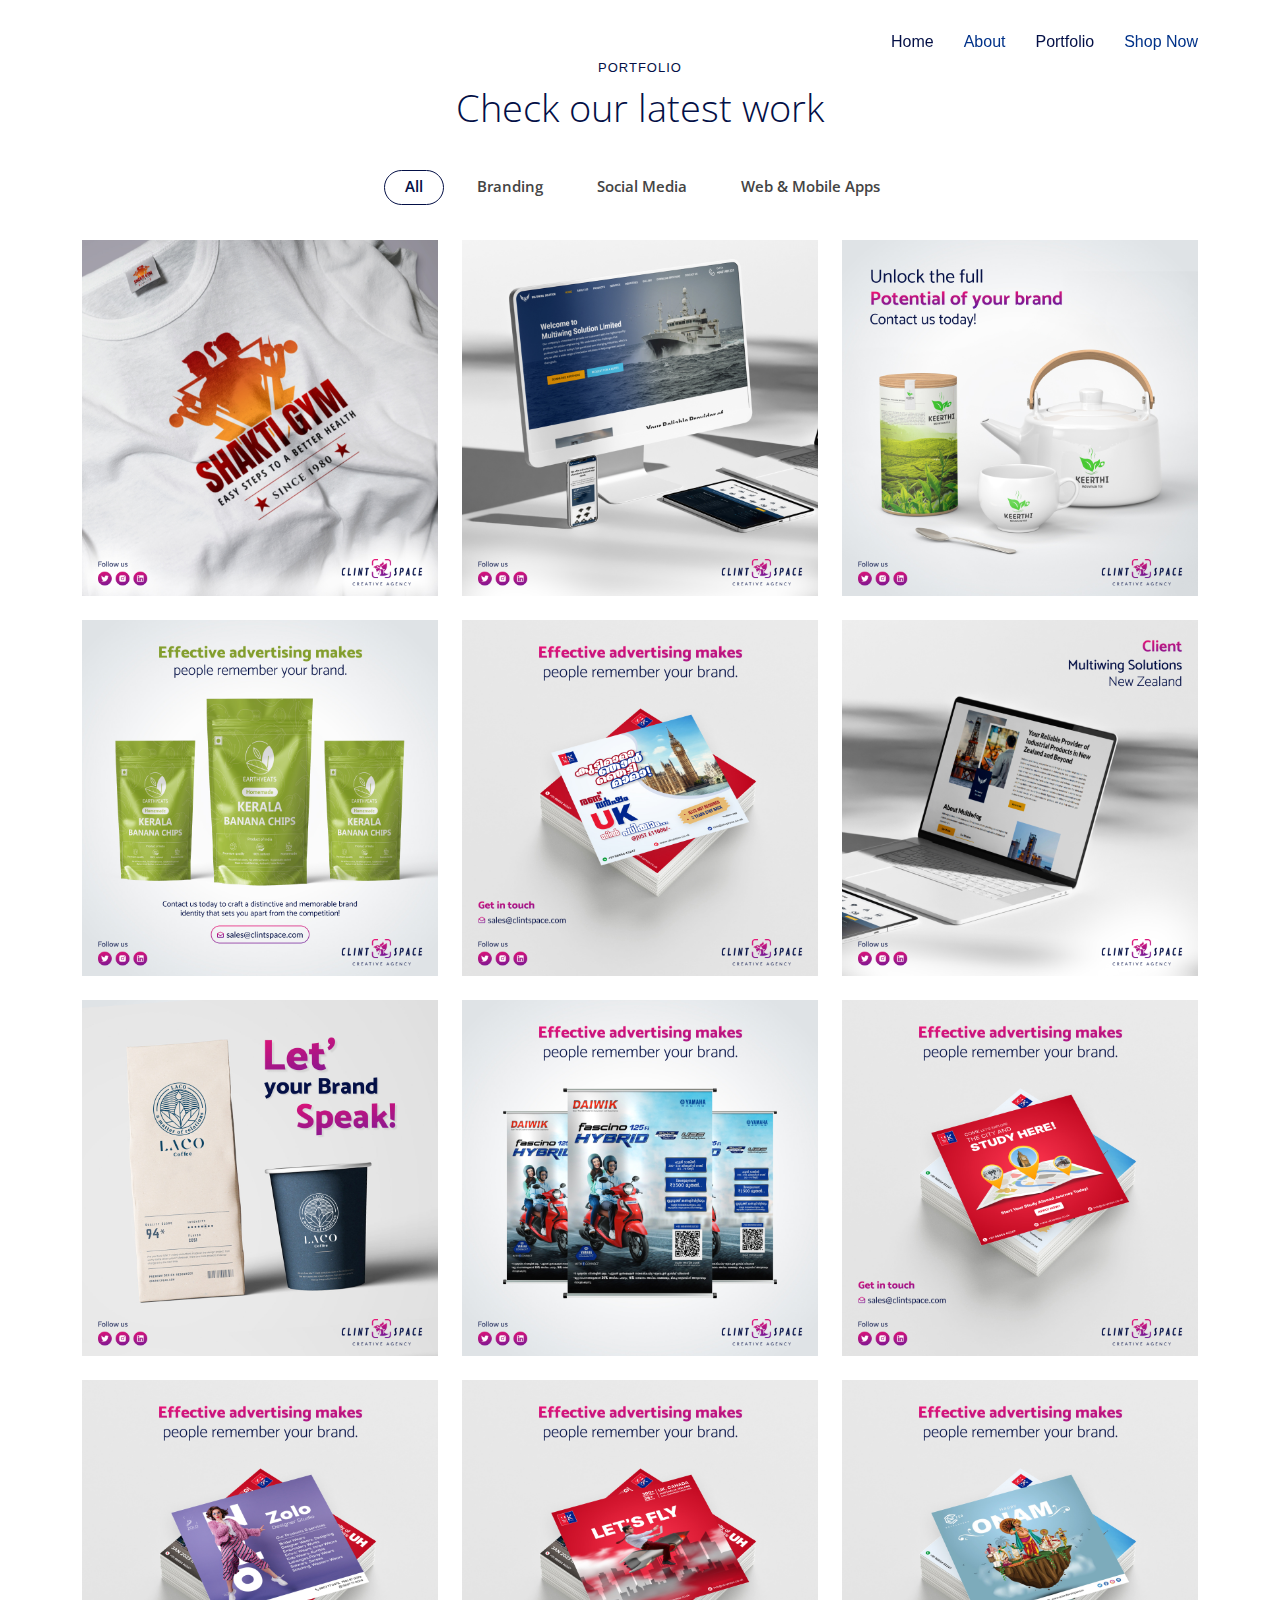
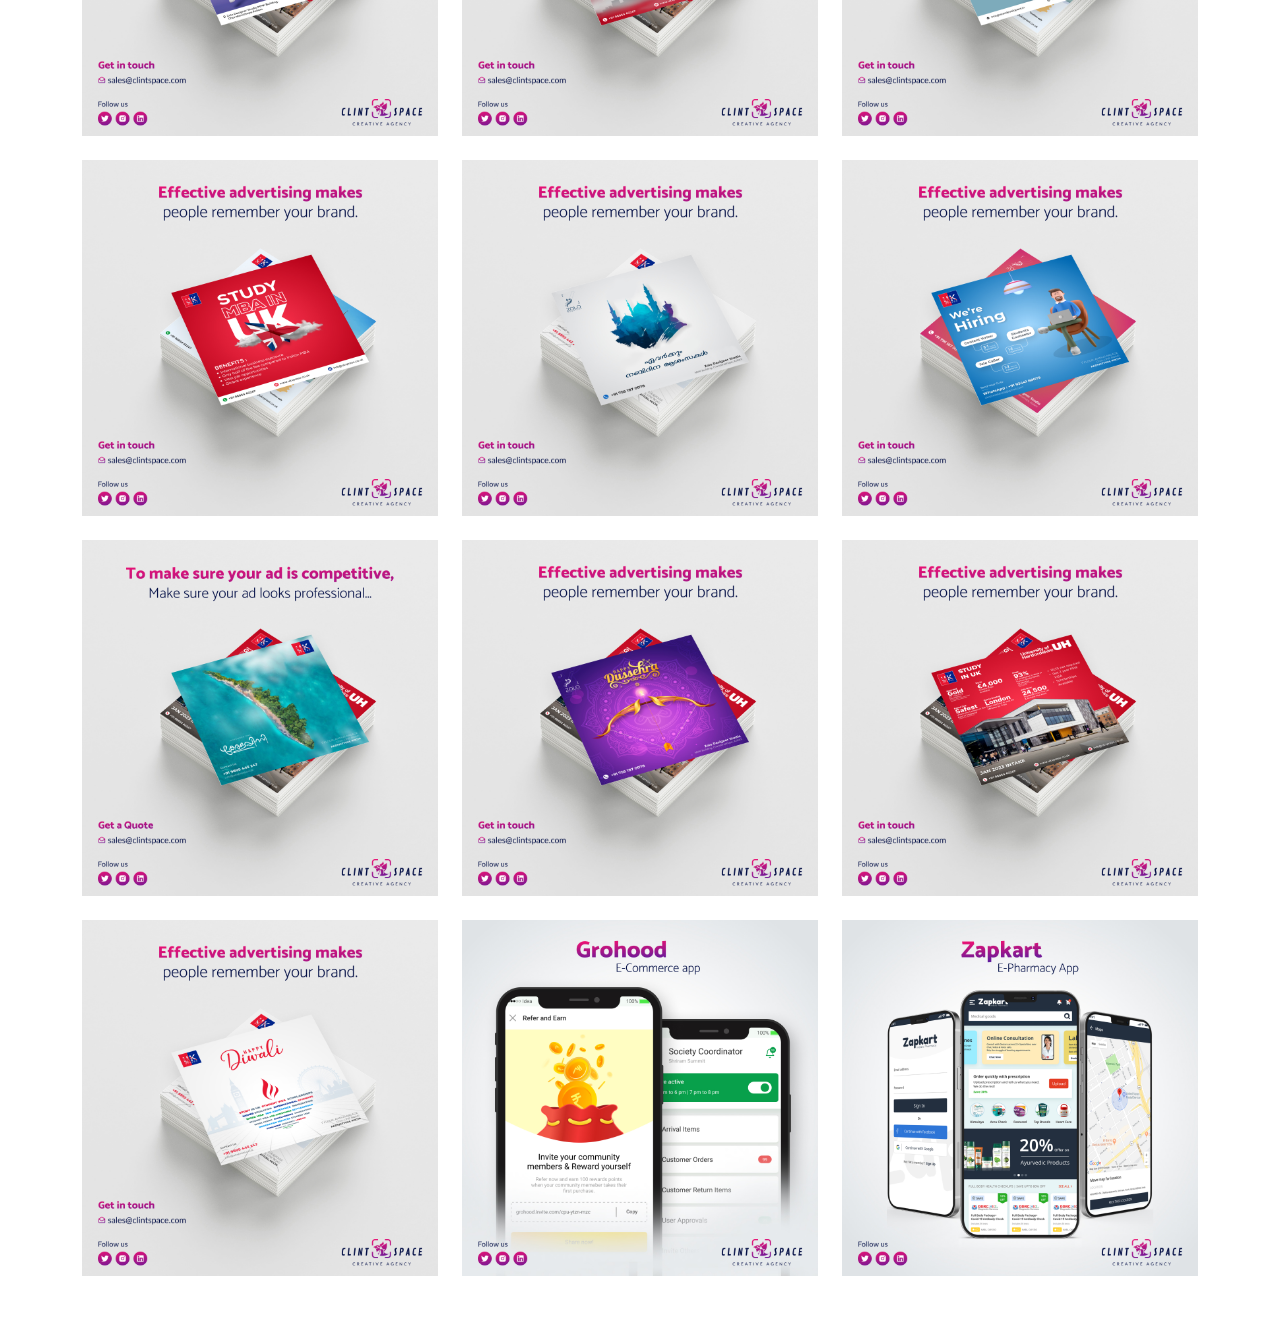
==== portfolio.html @ 0be64fd7 "push" ====
<!DOCTYPE html>
<html lang="en">

<head>
  <meta charset="utf-8">
  <meta content="width=device-width, initial-scale=1.0" name="viewport">

  <title>Clint Space</title>
  <meta content="" name="description">
  <meta content="" name="keywords">

  <!-- Favicons -->
  <link href="assets/img/favicon.png" rel="icon">
  <link href="assets/img/apple-touch-icon.png" rel="apple-touch-icon">

  <!-- Google Fonts -->
  <link href="https://fonts.googleapis.com/css?family=Open+Sans:300,300i,400,400i,600,600i,700,700i|Nunito:300,300i,400,400i,600,600i,700,700i|Poppins:300,300i,400,400i,500,500i,600,600i,700,700i" rel="stylesheet">

  <!-- Vendor CSS Files -->
  <link href="assets/vendor/aos/aos.css" rel="stylesheet">
  <link href="assets/vendor/bootstrap/css/bootstrap.min.css" rel="stylesheet">
  <link href="assets/vendor/bootstrap-icons/bootstrap-icons.css" rel="stylesheet">
  <link href="assets/vendor/glightbox/css/glightbox.min.css" rel="stylesheet">
  <link href="assets/vendor/remixicon/remixicon.css" rel="stylesheet">
  <link href="assets/vendor/swiper/swiper-bundle.min.css" rel="stylesheet">

  <!-- Template Main CSS File -->
  <link href="assets/css/style.css" rel="stylesheet">

  <!-- =======================================================
  * Template Name: FlexStart
  * Updated: Jul 27 2023 with Bootstrap v5.3.1
  * Template URL: https://bootstrapmade.com/flexstart-bootstrap-startup-template/
  * Author: BootstrapMade.com
  * License: https://bootstrapmade.com/license/
  ======================================================== -->
</head>

<body>

  <!-- ======= Header ======= -->
  <header id="header" class="header fixed-top">
    <div class="container-fluid container-xl d-flex align-items-center justify-content-between">

      <a href="index.html" class="logo d-flex align-items-center">
        <img src="assets/img/logo.png" alt="">
      </a>

      <nav id="navbar" class="navbar">
        <ul>
          <li><a class="nav-link scrollto active" href="index.html#hero">Home</a></li>
          <li><a class="nav-link scrollto" href="index.html#about">About</a></li>
          <li><a class="nav-link scrollto" href="index.html#portfolio">Portfolio</a></li>
          <li><a href="https://shop.clintspace.com/store">Shop Now</a></li>
        </ul>
        <i class="bi bi-list mobile-nav-toggle"></i>
      </nav><!-- .navbar -->
  </header><!-- End Header -->

    <!-- ======= Portfolio Section ======= -->
    <section id="portfolio" class="portfolio">

      <div class="container" data-aos="fade-up">

        <header class="section-header">
          <h2>Portfolio</h2>
          <p>Check our latest work</p>
        </header>

        <div class="row" data-aos="fade-up" data-aos-delay="100">
          <div class="col-lg-12 d-flex justify-content-center">
            <ul id="portfolio-flters">
              <li data-filter="*" class="filter-active">All</li>
              <li data-filter=".filter-Branding">Branding</li>
              <li data-filter=".filter-card">Social Media</li>
              <li data-filter=".filter-web">Web & Mobile Apps</li>
            </ul>
          </div>
        </div>

        <div class="row gy-4 portfolio-container" data-aos="fade-up" data-aos-delay="200">

          <div class="col-lg-4 col-md-6 portfolio-item filter-Branding">
            <div class="portfolio-wrap">
              <img src="assets/img/portfolio/Branding (2).jpg" class="img-fluid" alt="">
              <div class="portfolio-info">
                <h4>SHAKTI GYM</h4>
                <p>Logo Design</p>
                <div class="portfolio-links">
                  <a href="assets/img/portfolio/Branding (2).jpg" data-gallery="portfolioGallery" class="portfokio-lightbox" title="SHAKTI GYM"><i class="bi bi-plus"></i></a>
                </div>
              </div>
            </div>
          </div>

          <div class="col-lg-4 col-md-6 portfolio-item filter-web">
            <div class="portfolio-wrap">
              <img src="assets/img/portfolio/Web & Mobile Apps (5).jpg" class="img-fluid" alt="">
              <div class="portfolio-info">
                <h4>Multiwing Solutions</h4>
                <p>Website Development</p>
                <div class="portfolio-links">
                  <a href="assets/img/portfolio/Web & Mobile Apps (5).jpg" data-gallery="portfolioGallery" class="portfokio-lightbox" title="Multiwing Solutions"><i class="bi bi-plus"></i></a>
                </div>
              </div>
            </div>
          </div>

          <div class="col-lg-4 col-md-6 portfolio-item filter-Branding">
            <div class="portfolio-wrap">
              <img src="assets/img/portfolio/Branding (1).jpg" class="img-fluid" alt="">
              <div class="portfolio-info">
                <h4>KEERTHI TEA</h4>
                <p>Logo Design</p>
                <div class="portfolio-links">
                  <a href="assets/img/portfolio/Branding (1).jpg" data-gallery="portfolioGallery" class="portfokio-lightbox" title="KEERTHI TEA"><i class="bi bi-plus"></i></a>
                </div>
              </div>
            </div>
          </div>

          <div class="col-lg-4 col-md-6 portfolio-item filter-Branding">
            <div class="portfolio-wrap">
              <img src="assets/img/portfolio/Branding (5).jpg" class="img-fluid" alt="">
              <div class="portfolio-info">
                <h4>EARTHEATS</h4>
                <p>Packaging Design</p>
                <div class="portfolio-links">
                  <a href="assets/img/portfolio/Branding (5).jpg" data-gallery="portfolioGallery" class="portfokio-lightbox" title="KEERTHI TEA"><i class="bi bi-plus"></i></a>
                </div>
              </div>
            </div>
          </div>

          <div class="col-lg-4 col-md-6 portfolio-item filter-card">
            <div class="portfolio-wrap">
              <img src="assets/img/portfolio/Social Media (12).jpg" class="img-fluid" alt="">
              <div class="portfolio-info">
                <h4>UK XPRESS</h4>
                <p>Social Media Creative</p>
                <div class="portfolio-links">
                  <a href="assets/img/portfolio/Social Media (12).jpg" data-gallery="portfolioGallery" class="portfokio-lightbox" title="UK XPRESS"><i class="bi bi-plus"></i></a>
                </div>
              </div>
            </div>
          </div>

          <div class="col-lg-4 col-md-6 portfolio-item filter-web">
            <div class="portfolio-wrap">
              <img src="assets/img/portfolio/Web & Mobile Apps (1).jpg" class="img-fluid" alt="">
              <div class="portfolio-info">
                <h4>Multiwing Solutions</h4>
                <p>Website Development</p>
                <div class="portfolio-links">
                  <a href="assets/img/portfolio/Web & Mobile Apps (1).jpg" data-gallery="portfolioGallery" class="portfokio-lightbox" title="Multiwing Solutions"><i class="bi bi-plus"></i></a>
                </div>
              </div>
            </div>
          </div>

          <div class="col-lg-4 col-md-6 portfolio-item filter-Branding">
            <div class="portfolio-wrap">
              <img src="assets/img/portfolio/Branding (3).jpg" class="img-fluid" alt="">
              <div class="portfolio-info">
                <h4>LACO COFFEE</h4>
                <p>Logo Design</p>
                <div class="portfolio-links">
                  <a href="assets/img/portfolio/Branding (3).jpg" data-gallery="portfolioGallery" class="portfokio-lightbox" title="LACO COFFEE"><i class="bi bi-plus"></i></a>
                </div>
              </div>
            </div>
          </div>

          <div class="col-lg-4 col-md-6 portfolio-item filter-Branding">
            <div class="portfolio-wrap">
              <img src="assets/img/portfolio/Branding (4).jpg" class="img-fluid" alt="">
              <div class="portfolio-info">
                <h4>DAIWIK</h4>
                <p>Flyer Design</p>
                <div class="portfolio-links">
                  <a href="assets/img/portfolio/Branding (4).jpg" data-gallery="portfolioGallery" class="portfokio-lightbox" title="LACO COFFEE"><i class="bi bi-plus"></i></a>
                </div>
              </div>
            </div>
          </div>

          <div class="col-lg-4 col-md-6 portfolio-item filter-card">
            <div class="portfolio-wrap">
              <img src="assets/img/portfolio/Social Media (11).jpg" class="img-fluid" alt="">
              <div class="portfolio-info">
                <h4>UK XPRESS</h4>
                <p>Social Media Creative</p>
                <div class="portfolio-links">
                  <a href="assets/img/portfolio/Social Media (11).jpg" data-gallery="portfolioGallery" class="portfokio-lightbox" title="UK XPRESS"><i class="bi bi-plus"></i></a>
                </div>
              </div>
            </div>
          </div>

          <div class="col-lg-4 col-md-6 portfolio-item filter-card">
            <div class="portfolio-wrap">
              <img src="assets/img/portfolio/Social Media (10).jpg" class="img-fluid" alt="">
              <div class="portfolio-info">
                <h4>Zolo Designer Studio</h4>
                <p>Social Media Creative</p>
                <div class="portfolio-links">
                  <a href="assets/img/portfolio/Social Media (10).jpg" data-gallery="portfolioGallery" class="portfokio-lightbox" title="Zolo Designer Studio"><i class="bi bi-plus"></i></a>
                </div>
              </div>
            </div>
          </div>

          <div class="col-lg-4 col-md-6 portfolio-item filter-card">
            <div class="portfolio-wrap">
              <img src="assets/img/portfolio/Social Media (1).jpg" class="img-fluid" alt="">
              <div class="portfolio-info">
                <h4>UK XPRESS</h4>
                <p>Social Media Creative</p>
                <div class="portfolio-links">
                  <a href="assets/img/portfolio/Social Media (1).jpg" data-gallery="portfolioGallery" class="portfokio-lightbox" title="Zolo Designer Studio"><i class="bi bi-plus"></i></a>
                </div>
              </div>
            </div>
          </div>

          <div class="col-lg-4 col-md-6 portfolio-item filter-card">
            <div class="portfolio-wrap">
              <img src="assets/img/portfolio/Social Media (14).jpg" class="img-fluid" alt="">
              <div class="portfolio-info">
                <h4>Ezer Developers</h4>
                <p>Social Media Creative</p>
                <div class="portfolio-links">
                  <a href="assets/img/portfolio/Social Media (14).jpg" data-gallery="portfolioGallery" class="portfokio-lightbox" title="Ezer Developers"><i class="bi bi-plus"></i></a>
                </div>
              </div>
            </div>
          </div>

          <div class="col-lg-4 col-md-6 portfolio-item filter-card">
            <div class="portfolio-wrap">
              <img src="assets/img/portfolio/Social Media (6).jpg" class="img-fluid" alt="">
              <div class="portfolio-info">
                <h4>UK XPRESS</h4>
                <p>Social Media Creative</p>
                <div class="portfolio-links">
                  <a href="assets/img/portfolio/Social Media (6).jpg" data-gallery="portfolioGallery" class="portfokio-lightbox" title="Zolo Designer Studio"><i class="bi bi-plus"></i></a>
                </div>
              </div>
            </div>
          </div>

          <div class="col-lg-4 col-md-6 portfolio-item filter-card">
            <div class="portfolio-wrap">
              <img src="assets/img/portfolio/Social Media (9).jpg" class="img-fluid" alt="">
              <div class="portfolio-info">
                <h4>Zolo Designer Studio</h4>
                <p>Social Media Creative</p>
                <div class="portfolio-links">
                  <a href="assets/img/portfolio/Social Media (9).jpg" data-gallery="portfolioGallery" class="portfokio-lightbox" title="Zolo Designer Studio"><i class="bi bi-plus"></i></a>
                </div>
              </div>
            </div>
          </div>

          <div class="col-lg-4 col-md-6 portfolio-item filter-card">
            <div class="portfolio-wrap">
              <img src="assets/img/portfolio/Social Media (3).jpg" class="img-fluid" alt="">
              <div class="portfolio-info">
                <h4>UK XPRESS</h4>
                <p>Social Media Creative</p>
                <div class="portfolio-links">
                  <a href="assets/img/portfolio/Social Media (3).jpg" data-gallery="portfolioGallery" class="portfokio-lightbox" title="Zolo Designer Studio"><i class="bi bi-plus"></i></a>
                </div>
              </div>
            </div>
          </div>

          <div class="col-lg-4 col-md-6 portfolio-item filter-card">
            <div class="portfolio-wrap">
              <img src="assets/img/portfolio/Social Media (15).jpg" class="img-fluid" alt="">
              <div class="portfolio-info">
                <h4>UK XPRESS</h4>
                <p>Social Media Creative</p>
                <div class="portfolio-links">
                  <a href="assets/img/portfolio/Social Media (15).jpg" data-gallery="portfolioGallery" class="portfokio-lightbox" title="Zolo Designer Studio"><i class="bi bi-plus"></i></a>
                </div>
              </div>
            </div>
          </div>

          <div class="col-lg-4 col-md-6 portfolio-item filter-card">
            <div class="portfolio-wrap">
              <img src="assets/img/portfolio/Social Media (5).jpg" class="img-fluid" alt="">
              <div class="portfolio-info">
                <h4>Zolo Designer Studio</h4>
                <p>Social Media Creative</p>
                <div class="portfolio-links">
                  <a href="assets/img/portfolio/Social Media (5).jpg" data-gallery="portfolioGallery" class="portfokio-lightbox" title="Zolo Designer Studio"><i class="bi bi-plus"></i></a>
                </div>
              </div>
            </div>
          </div>

          <div class="col-lg-4 col-md-6 portfolio-item filter-card">
            <div class="portfolio-wrap">
              <img src="assets/img/portfolio/Social Media (8).jpg" class="img-fluid" alt="">
              <div class="portfolio-info">
                <h4>UK XPRESS</h4>
                <p>Social Media Creative</p>
                <div class="portfolio-links">
                  <a href="assets/img/portfolio/Social Media (8).jpg" data-gallery="portfolioGallery" class="portfokio-lightbox" title="Zolo Designer Studio"><i class="bi bi-plus"></i></a>
                </div>
              </div>
            </div>
          </div>

          <div class="col-lg-4 col-md-6 portfolio-item filter-card">
            <div class="portfolio-wrap">
              <img src="assets/img/portfolio/Social Media (7).jpg" class="img-fluid" alt="">
              <div class="portfolio-info">
                <h4>Zolo Designer Studio</h4>
                <p>Social Media Creative</p>
                <div class="portfolio-links">
                  <a href="assets/img/portfolio/Social Media (7).jpg" data-gallery="portfolioGallery" class="portfokio-lightbox" title="Zolo Designer Studio"><i class="bi bi-plus"></i></a>
                </div>
              </div>
            </div>
          </div>

          <div class="col-lg-4 col-md-6 portfolio-item filter-web">
            <div class="portfolio-wrap">
              <img src="assets/img/portfolio/Web & Mobile Apps (3).jpg" class="img-fluid" alt="">
              <div class="portfolio-info">
                <h4>Grohood</h4>
                <p>UI/UX Design</p>
                <div class="portfolio-links">
                  <a href="assets/img/portfolio/Web & Mobile Apps (3).jpg" data-gallery="portfolioGallery" class="portfokio-lightbox" title="Web & Mobile Apps"><i class="bi bi-plus"></i></a>
                </div>
              </div>
            </div>
          </div>

          <div class="col-lg-4 col-md-6 portfolio-item filter-web">
            <div class="portfolio-wrap">
              <img src="assets/img/portfolio/Web & Mobile Apps (2).jpg" class="img-fluid" alt="">
              <div class="portfolio-info">
                <h4>Zapkart</h4>
                <p>UI/UX Design<p>
                <div class="portfolio-links">
                  <a href="assets/img/portfolio/Web & Mobile Apps (2).jpg" data-gallery="portfolioGallery" class="portfokio-lightbox" title="Web & Mobile Apps"><i class="bi bi-plus"></i></a>
                </div>
              </div>
            </div>
          </div>

        </div>

      </div>

    </section><!-- End Portfolio Section -->

          </div>

        </div>
      </div>
    </div>

      </div>
    </div>
  </footer><!-- End Footer -->

  <a href="#" class="back-to-top d-flex align-items-center justify-content-center"><i class="bi bi-arrow-up-short"></i></a>

  <!-- Vendor JS Files -->
  <script src="assets/vendor/purecounter/purecounter_vanilla.js"></script>
  <script src="assets/vendor/aos/aos.js"></script>
  <script src="assets/vendor/bootstrap/js/bootstrap.bundle.min.js"></script>
  <script src="assets/vendor/glightbox/js/glightbox.min.js"></script>
  <script src="assets/vendor/isotope-layout/isotope.pkgd.min.js"></script>
  <script src="assets/vendor/swiper/swiper-bundle.min.js"></script>
  <script src="assets/vendor/php-email-form/validate.js"></script>

  <!-- Template Main JS File -->
  <script src="assets/js/main.js"></script>

</body>

</html>
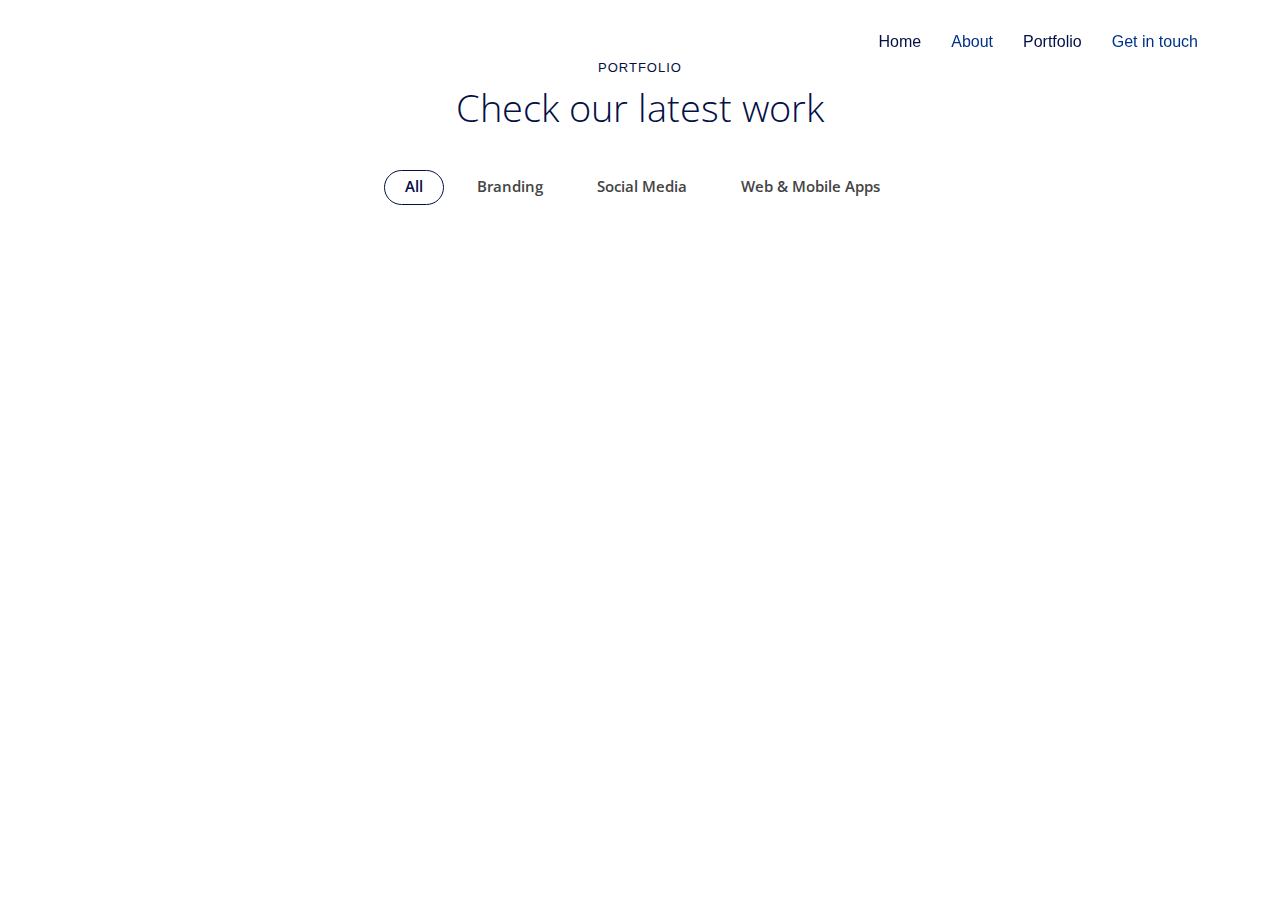
==== commit 04a35790: "image optimisation" ====
--- a/portfolio.html
+++ b/portfolio.html
@@ -5,7 +5,7 @@
   <meta charset="utf-8">
   <meta content="width=device-width, initial-scale=1.0" name="viewport">
 
-  <title>Clint Space</title>
+  <title>Inspirezest Technologies</title>
   <meta content="" name="description">
   <meta content="" name="keywords">
 
@@ -51,7 +51,7 @@
           <li><a class="nav-link scrollto active" href="index.html#hero">Home</a></li>
           <li><a class="nav-link scrollto" href="index.html#about">About</a></li>
           <li><a class="nav-link scrollto" href="index.html#portfolio">Portfolio</a></li>
-          <li><a href="https://shop.clintspace.com/store">Shop Now</a></li>
+          <li><a href='tel:+919567333266'>Get in touch</a></li>
         </ul>
         <i class="bi bi-list mobile-nav-toggle"></i>
       </nav><!-- .navbar -->
@@ -80,14 +80,196 @@
 
         <div class="row gy-4 portfolio-container" data-aos="fade-up" data-aos-delay="200">
 
-          <div class="col-lg-4 col-md-6 portfolio-item filter-Branding">
-            <div class="portfolio-wrap">
-              <img src="assets/img/portfolio/Branding (2).jpg" class="img-fluid" alt="">
-              <div class="portfolio-info">
-                <h4>SHAKTI GYM</h4>
+          <div class="col-lg-4 col-md-6 portfolio-item filter-card">
+            <div class="portfolio-wrap">
+              <img src="assets/img/portfolio/project.png" class="img-fluid" alt="">
+              <div class="portfolio-info">
+                <h4>AMCOS</h4>
                 <p>Logo Design</p>
                 <div class="portfolio-links">
-                  <a href="assets/img/portfolio/Branding (2).jpg" data-gallery="portfolioGallery" class="portfokio-lightbox" title="SHAKTI GYM"><i class="bi bi-plus"></i></a>
+                  <a href="assets/img/portfolio/project.png" data-gallery="portfolioGallery" class="portfokio-lightbox" title="AMCOS"><i class="bi bi-plus"></i></a>
+                </div>
+              </div>
+            </div>
+          </div>
+
+          <div class="col-lg-4 col-md-6 portfolio-item filter-Branding">
+            <div class="portfolio-wrap">
+              <img src="assets/img/portfolio/brand (3).png" class="img-fluid" alt="">
+              <div class="portfolio-info">
+                <h4>Vijaya Hospital</h4>
+                <p>Medical</p>
+                <div class="portfolio-links">
+                  <a href="assets/img/portfolio/brand (3).png" data-gallery="portfolioGallery" class="portfokio-lightbox" title="Vijaya Hospital"><i class="bi bi-plus"></i></a>
+                </div>
+              </div>
+            </div>
+          </div>
+
+          <div class="col-lg-4 col-md-6 portfolio-item filter-Branding">
+            <div class="portfolio-wrap">
+              <img src="assets/img/portfolio/brand.png" class="img-fluid" alt="">
+              <div class="portfolio-info">
+                <h4>AMKING</h4>
+                <p>Land Sketch</p>
+                <div class="portfolio-links">
+                  <a href="assets/img/portfolio/brand.png" data-gallery="portfolioGallery" class="portfokio-lightbox" title="AMKING"><i class="bi bi-plus"></i></a>
+                </div>
+              </div>
+            </div>
+          </div>
+
+          <div class="col-lg-4 col-md-6 portfolio-item filter-card">
+            <div class="portfolio-wrap">
+              <img src="assets/img/portfolio/brand (4).png" class="img-fluid" alt="">
+              <div class="portfolio-info">
+                <h4>LEADZ</h4>
+                <p>Study Abroad</p>
+                <div class="portfolio-links">
+                  <a href="assets/img/portfolio/brand (4).png" data-gallery="portfolioGallery" class="portfokio-lightbox" title="LEADZ"><i class="bi bi-plus"></i></a>
+                </div>
+              </div>
+            </div>
+          </div>
+
+          <div class="col-lg-4 col-md-6 portfolio-item filter-card">
+            <div class="portfolio-wrap">
+              <img src="assets/img/portfolio/brand (6).png" class="img-fluid" alt="">
+              <div class="portfolio-info">
+                <h4>VIMALA HRIDAYA CONVENT SCHOOL</h4>
+                <p>Education</p>
+                <div class="portfolio-links">
+                  <a href="assets/img/portfolio/brand (6).png" data-gallery="portfolioGallery" class="portfokio-lightbox" title="VIMALA HRIDAYA CONVENT SCHOOL"><i class="bi bi-plus"></i></a>
+                </div>
+              </div>
+            </div>
+          </div>
+
+          <div class="col-lg-4 col-md-6 portfolio-item filter-Branding">
+            <div class="portfolio-wrap">
+              <img src="assets/img/portfolio/brand (7).png" class="img-fluid" alt="">
+              <div class="portfolio-info">
+                <h4>KARUNYA EYE Hospital</h4>
+                <p>Health</p>
+                <div class="portfolio-links">
+                  <a href="assets/img/portfolio/brand (7).png" data-gallery="portfolioGallery" class="portfokio-lightbox" title="KARUNYA EYE Hospital"><i class="bi bi-plus"></i></a>
+                </div>
+              </div>
+            </div>
+          </div>
+
+          <div class="col-lg-4 col-md-6 portfolio-item filter-Branding">
+            <div class="portfolio-wrap">
+              <img src="assets/img/portfolio/brand (8).png" class="img-fluid" alt="">
+              <div class="portfolio-info">
+                <h4>FUR HEAVEN</h4>
+                <p>Pet Care</p>
+                <div class="portfolio-links">
+                  <a href="assets/img/portfolio/brand (8).png" data-gallery="portfolioGallery" class="portfokio-lightbox" title="FUR HEAVEN"><i class="bi bi-plus"></i></a>
+                </div>
+              </div>
+            </div>
+          </div>
+
+          <div class="col-lg-4 col-md-6 portfolio-item filter-Branding">
+            <div class="portfolio-wrap">
+              <img src="assets/img/portfolio/brand (9).png" class="img-fluid" alt="">
+              <div class="portfolio-info">
+                <h4>FRANKZTREAT</h4>
+                <p>Food</p>
+                <div class="portfolio-links">
+                  <a href="assets/img/portfolio/brand (9).png" data-gallery="portfolioGallery" class="portfokio-lightbox" title="FRANKZTREAT"><i class="bi bi-plus"></i></a>
+                </div>
+              </div>
+            </div>
+          </div>
+
+          <div class="col-lg-4 col-md-6 portfolio-item filter-Branding">
+            <div class="portfolio-wrap">
+              <img src="assets/img/portfolio/brand (11).png" class="img-fluid" alt="">
+              <div class="portfolio-info">
+                <h4>Nila Palace</h4>
+                <p>Luxury Hotel</p>
+                <div class="portfolio-links">
+                  <a href="assets/img/portfolio/brand (11).png" data-gallery="portfolioGallery" class="portfokio-lightbox" title="ila Palace"><i class="bi bi-plus"></i></a>
+                </div>
+              </div>
+            </div>
+          </div>
+
+          <div class="col-lg-4 col-md-6 portfolio-item filter-Branding">
+            <div class="portfolio-wrap">
+              <img src="assets/img/portfolio/brand (12).png" class="img-fluid" alt="">
+              <div class="portfolio-info">
+                <h4>ROSEBOWL</h4>
+                <p>Hotel & Restaurant</p>
+                <div class="portfolio-links">
+                  <a href="assets/img/portfolio/brand (12).png" data-gallery="portfolioGallery" class="portfokio-lightbox" title="ROSEBOWL"><i class="bi bi-plus"></i></a>
+                </div>
+              </div>
+            </div>
+          </div>
+
+          <div class="col-lg-4 col-md-6 portfolio-item filter-card">
+            <div class="portfolio-wrap">
+              <img src="assets/img/portfolio/brand (15).png" class="img-fluid" alt="">
+              <div class="portfolio-info">
+                <h4>OrthoPeadic Surgeons</h4>
+                <p>Medical & Health</p>
+                <div class="portfolio-links">
+                  <a href="assets/img/portfolio/brand (15).png" data-gallery="portfolioGallery" class="portfokio-lightbox" title="OrthoPeadic Surgeons"><i class="bi bi-plus"></i></a>
+                </div>
+              </div>
+            </div>
+          </div>
+
+          <div class="col-lg-4 col-md-6 portfolio-item filter-card">
+            <div class="portfolio-wrap">
+              <img src="assets/img/portfolio/brand (16).png" class="img-fluid" alt="">
+              <div class="portfolio-info">
+                <h4>KP TRADERS</h4>
+                <p>Home Appliances</p>
+                <div class="portfolio-links">
+                  <a href="assets/img/portfolio/brand (16).png" data-gallery="portfolioGallery" class="portfokio-lightbox" title="KP TRADERS"><i class="bi bi-plus"></i></a>
+                </div>
+              </div>
+            </div>
+          </div>
+
+          <div class="col-lg-4 col-md-6 portfolio-item filter-card">
+            <div class="portfolio-wrap">
+              <img src="assets/img/portfolio/brand (18).png" class="img-fluid" alt="">
+              <div class="portfolio-info">
+                <h4>HAREES</h4>
+                <p>Jewellery</p>
+                <div class="portfolio-links">
+                  <a href="assets/img/portfolio/brand (18).png" data-gallery="portfolioGallery" class="portfokio-lightbox" title="HAREES"><i class="bi bi-plus"></i></a>
+                </div>
+              </div>
+            </div>
+          </div>
+
+          <div class="col-lg-4 col-md-6 portfolio-item filter-card">
+            <div class="portfolio-wrap">
+              <img src="assets/img/portfolio/brand (19).png" class="img-fluid" alt="">
+              <div class="portfolio-info">
+                <h4>WASHINGTON DC</h4>
+                <p>Car Dealing Studio</p>
+                <div class="portfolio-links">
+                  <a href="assets/img/portfolio/brand (19).png" data-gallery="portfolioGallery" class="portfokio-lightbox" title="WASHINGTON DC"><i class="bi bi-plus"></i></a>
+                </div>
+              </div>
+            </div>
+          </div>
+
+          <div class="col-lg-4 col-md-6 portfolio-item filter-card">
+            <div class="portfolio-wrap">
+              <img src="assets/img/portfolio/brand (20).png" class="img-fluid" alt="">
+              <div class="portfolio-info">
+                <h4>ATRIUM</h4>
+                <p>Design Studio</p>
+                <div class="portfolio-links">
+                  <a href="assets/img/portfolio/brand (20).png" data-gallery="portfolioGallery" class="portfokio-lightbox" title="ATRIUM"><i class="bi bi-plus"></i></a>
                 </div>
               </div>
             </div>
@@ -95,259 +277,64 @@
 
           <div class="col-lg-4 col-md-6 portfolio-item filter-web">
             <div class="portfolio-wrap">
-              <img src="assets/img/portfolio/Web & Mobile Apps (5).jpg" class="img-fluid" alt="">
-              <div class="portfolio-info">
-                <h4>Multiwing Solutions</h4>
-                <p>Website Development</p>
-                <div class="portfolio-links">
-                  <a href="assets/img/portfolio/Web & Mobile Apps (5).jpg" data-gallery="portfolioGallery" class="portfokio-lightbox" title="Multiwing Solutions"><i class="bi bi-plus"></i></a>
-                </div>
-              </div>
-            </div>
-          </div>
-
-          <div class="col-lg-4 col-md-6 portfolio-item filter-Branding">
-            <div class="portfolio-wrap">
-              <img src="assets/img/portfolio/Branding (1).jpg" class="img-fluid" alt="">
-              <div class="portfolio-info">
-                <h4>KEERTHI TEA</h4>
-                <p>Logo Design</p>
-                <div class="portfolio-links">
-                  <a href="assets/img/portfolio/Branding (1).jpg" data-gallery="portfolioGallery" class="portfokio-lightbox" title="KEERTHI TEA"><i class="bi bi-plus"></i></a>
-                </div>
-              </div>
-            </div>
-          </div>
-
-          <div class="col-lg-4 col-md-6 portfolio-item filter-Branding">
-            <div class="portfolio-wrap">
-              <img src="assets/img/portfolio/Branding (5).jpg" class="img-fluid" alt="">
-              <div class="portfolio-info">
-                <h4>EARTHEATS</h4>
-                <p>Packaging Design</p>
-                <div class="portfolio-links">
-                  <a href="assets/img/portfolio/Branding (5).jpg" data-gallery="portfolioGallery" class="portfokio-lightbox" title="KEERTHI TEA"><i class="bi bi-plus"></i></a>
-                </div>
-              </div>
-            </div>
-          </div>
-
-          <div class="col-lg-4 col-md-6 portfolio-item filter-card">
-            <div class="portfolio-wrap">
-              <img src="assets/img/portfolio/Social Media (12).jpg" class="img-fluid" alt="">
-              <div class="portfolio-info">
-                <h4>UK XPRESS</h4>
-                <p>Social Media Creative</p>
-                <div class="portfolio-links">
-                  <a href="assets/img/portfolio/Social Media (12).jpg" data-gallery="portfolioGallery" class="portfokio-lightbox" title="UK XPRESS"><i class="bi bi-plus"></i></a>
-                </div>
-              </div>
-            </div>
-          </div>
-
-          <div class="col-lg-4 col-md-6 portfolio-item filter-web">
-            <div class="portfolio-wrap">
-              <img src="assets/img/portfolio/Web & Mobile Apps (1).jpg" class="img-fluid" alt="">
-              <div class="portfolio-info">
-                <h4>Multiwing Solutions</h4>
-                <p>Website Development</p>
-                <div class="portfolio-links">
-                  <a href="assets/img/portfolio/Web & Mobile Apps (1).jpg" data-gallery="portfolioGallery" class="portfokio-lightbox" title="Multiwing Solutions"><i class="bi bi-plus"></i></a>
-                </div>
-              </div>
-            </div>
-          </div>
-
-          <div class="col-lg-4 col-md-6 portfolio-item filter-Branding">
-            <div class="portfolio-wrap">
-              <img src="assets/img/portfolio/Branding (3).jpg" class="img-fluid" alt="">
-              <div class="portfolio-info">
-                <h4>LACO COFFEE</h4>
-                <p>Logo Design</p>
-                <div class="portfolio-links">
-                  <a href="assets/img/portfolio/Branding (3).jpg" data-gallery="portfolioGallery" class="portfokio-lightbox" title="LACO COFFEE"><i class="bi bi-plus"></i></a>
-                </div>
-              </div>
-            </div>
-          </div>
-
-          <div class="col-lg-4 col-md-6 portfolio-item filter-Branding">
-            <div class="portfolio-wrap">
-              <img src="assets/img/portfolio/Branding (4).jpg" class="img-fluid" alt="">
-              <div class="portfolio-info">
-                <h4>DAIWIK</h4>
-                <p>Flyer Design</p>
-                <div class="portfolio-links">
-                  <a href="assets/img/portfolio/Branding (4).jpg" data-gallery="portfolioGallery" class="portfokio-lightbox" title="LACO COFFEE"><i class="bi bi-plus"></i></a>
-                </div>
-              </div>
-            </div>
-          </div>
-
-          <div class="col-lg-4 col-md-6 portfolio-item filter-card">
-            <div class="portfolio-wrap">
-              <img src="assets/img/portfolio/Social Media (11).jpg" class="img-fluid" alt="">
-              <div class="portfolio-info">
-                <h4>UK XPRESS</h4>
-                <p>Social Media Creative</p>
-                <div class="portfolio-links">
-                  <a href="assets/img/portfolio/Social Media (11).jpg" data-gallery="portfolioGallery" class="portfokio-lightbox" title="UK XPRESS"><i class="bi bi-plus"></i></a>
-                </div>
-              </div>
-            </div>
-          </div>
-
-          <div class="col-lg-4 col-md-6 portfolio-item filter-card">
-            <div class="portfolio-wrap">
-              <img src="assets/img/portfolio/Social Media (10).jpg" class="img-fluid" alt="">
-              <div class="portfolio-info">
-                <h4>Zolo Designer Studio</h4>
-                <p>Social Media Creative</p>
-                <div class="portfolio-links">
-                  <a href="assets/img/portfolio/Social Media (10).jpg" data-gallery="portfolioGallery" class="portfokio-lightbox" title="Zolo Designer Studio"><i class="bi bi-plus"></i></a>
-                </div>
-              </div>
-            </div>
-          </div>
-
-          <div class="col-lg-4 col-md-6 portfolio-item filter-card">
-            <div class="portfolio-wrap">
-              <img src="assets/img/portfolio/Social Media (1).jpg" class="img-fluid" alt="">
-              <div class="portfolio-info">
-                <h4>UK XPRESS</h4>
-                <p>Social Media Creative</p>
-                <div class="portfolio-links">
-                  <a href="assets/img/portfolio/Social Media (1).jpg" data-gallery="portfolioGallery" class="portfokio-lightbox" title="Zolo Designer Studio"><i class="bi bi-plus"></i></a>
-                </div>
-              </div>
-            </div>
-          </div>
-
-          <div class="col-lg-4 col-md-6 portfolio-item filter-card">
-            <div class="portfolio-wrap">
-              <img src="assets/img/portfolio/Social Media (14).jpg" class="img-fluid" alt="">
-              <div class="portfolio-info">
-                <h4>Ezer Developers</h4>
-                <p>Social Media Creative</p>
-                <div class="portfolio-links">
-                  <a href="assets/img/portfolio/Social Media (14).jpg" data-gallery="portfolioGallery" class="portfokio-lightbox" title="Ezer Developers"><i class="bi bi-plus"></i></a>
-                </div>
-              </div>
-            </div>
-          </div>
-
-          <div class="col-lg-4 col-md-6 portfolio-item filter-card">
-            <div class="portfolio-wrap">
-              <img src="assets/img/portfolio/Social Media (6).jpg" class="img-fluid" alt="">
-              <div class="portfolio-info">
-                <h4>UK XPRESS</h4>
-                <p>Social Media Creative</p>
-                <div class="portfolio-links">
-                  <a href="assets/img/portfolio/Social Media (6).jpg" data-gallery="portfolioGallery" class="portfokio-lightbox" title="Zolo Designer Studio"><i class="bi bi-plus"></i></a>
-                </div>
-              </div>
-            </div>
-          </div>
-
-          <div class="col-lg-4 col-md-6 portfolio-item filter-card">
-            <div class="portfolio-wrap">
-              <img src="assets/img/portfolio/Social Media (9).jpg" class="img-fluid" alt="">
-              <div class="portfolio-info">
-                <h4>Zolo Designer Studio</h4>
-                <p>Social Media Creative</p>
-                <div class="portfolio-links">
-                  <a href="assets/img/portfolio/Social Media (9).jpg" data-gallery="portfolioGallery" class="portfokio-lightbox" title="Zolo Designer Studio"><i class="bi bi-plus"></i></a>
-                </div>
-              </div>
-            </div>
-          </div>
-
-          <div class="col-lg-4 col-md-6 portfolio-item filter-card">
-            <div class="portfolio-wrap">
-              <img src="assets/img/portfolio/Social Media (3).jpg" class="img-fluid" alt="">
-              <div class="portfolio-info">
-                <h4>UK XPRESS</h4>
-                <p>Social Media Creative</p>
-                <div class="portfolio-links">
-                  <a href="assets/img/portfolio/Social Media (3).jpg" data-gallery="portfolioGallery" class="portfokio-lightbox" title="Zolo Designer Studio"><i class="bi bi-plus"></i></a>
-                </div>
-              </div>
-            </div>
-          </div>
-
-          <div class="col-lg-4 col-md-6 portfolio-item filter-card">
-            <div class="portfolio-wrap">
-              <img src="assets/img/portfolio/Social Media (15).jpg" class="img-fluid" alt="">
-              <div class="portfolio-info">
-                <h4>UK XPRESS</h4>
-                <p>Social Media Creative</p>
-                <div class="portfolio-links">
-                  <a href="assets/img/portfolio/Social Media (15).jpg" data-gallery="portfolioGallery" class="portfokio-lightbox" title="Zolo Designer Studio"><i class="bi bi-plus"></i></a>
-                </div>
-              </div>
-            </div>
-          </div>
-
-          <div class="col-lg-4 col-md-6 portfolio-item filter-card">
-            <div class="portfolio-wrap">
-              <img src="assets/img/portfolio/Social Media (5).jpg" class="img-fluid" alt="">
-              <div class="portfolio-info">
-                <h4>Zolo Designer Studio</h4>
-                <p>Social Media Creative</p>
-                <div class="portfolio-links">
-                  <a href="assets/img/portfolio/Social Media (5).jpg" data-gallery="portfolioGallery" class="portfokio-lightbox" title="Zolo Designer Studio"><i class="bi bi-plus"></i></a>
-                </div>
-              </div>
-            </div>
-          </div>
-
-          <div class="col-lg-4 col-md-6 portfolio-item filter-card">
-            <div class="portfolio-wrap">
-              <img src="assets/img/portfolio/Social Media (8).jpg" class="img-fluid" alt="">
-              <div class="portfolio-info">
-                <h4>UK XPRESS</h4>
-                <p>Social Media Creative</p>
-                <div class="portfolio-links">
-                  <a href="assets/img/portfolio/Social Media (8).jpg" data-gallery="portfolioGallery" class="portfokio-lightbox" title="Zolo Designer Studio"><i class="bi bi-plus"></i></a>
-                </div>
-              </div>
-            </div>
-          </div>
-
-          <div class="col-lg-4 col-md-6 portfolio-item filter-card">
-            <div class="portfolio-wrap">
-              <img src="assets/img/portfolio/Social Media (7).jpg" class="img-fluid" alt="">
-              <div class="portfolio-info">
-                <h4>Zolo Designer Studio</h4>
-                <p>Social Media Creative</p>
-                <div class="portfolio-links">
-                  <a href="assets/img/portfolio/Social Media (7).jpg" data-gallery="portfolioGallery" class="portfokio-lightbox" title="Zolo Designer Studio"><i class="bi bi-plus"></i></a>
-                </div>
-              </div>
-            </div>
-          </div>
-
-          <div class="col-lg-4 col-md-6 portfolio-item filter-web">
-            <div class="portfolio-wrap">
-              <img src="assets/img/portfolio/Web & Mobile Apps (3).jpg" class="img-fluid" alt="">
-              <div class="portfolio-info">
-                <h4>Grohood</h4>
-                <p>UI/UX Design</p>
-                <div class="portfolio-links">
-                  <a href="assets/img/portfolio/Web & Mobile Apps (3).jpg" data-gallery="portfolioGallery" class="portfokio-lightbox" title="Web & Mobile Apps"><i class="bi bi-plus"></i></a>
-                </div>
-              </div>
-            </div>
-          </div>
-
-          <div class="col-lg-4 col-md-6 portfolio-item filter-web">
-            <div class="portfolio-wrap">
-              <img src="assets/img/portfolio/Web & Mobile Apps (2).jpg" class="img-fluid" alt="">
-              <div class="portfolio-info">
-                <h4>Zapkart</h4>
-                <p>UI/UX Design<p>
-                <div class="portfolio-links">
-                  <a href="assets/img/portfolio/Web & Mobile Apps (2).jpg" data-gallery="portfolioGallery" class="portfokio-lightbox" title="Web & Mobile Apps"><i class="bi bi-plus"></i></a>
+              <img src="assets/img/portfolio/brand (21).png" class="img-fluid" alt="">
+              <div class="portfolio-info">
+                <h4>GLOBAL INSIGNIA FOR TECHNICAL SERVICES.CO</h4>
+                <p>Technical Service</p>
+                <div class="portfolio-links">
+                  <a href="assets/img/portfolio/brand (21).png" data-gallery="portfolioGallery" class="portfokio-lightbox" title="GLOBAL INSIGNIA FOR TECHNICAL SERVICES.CO"><i class="bi bi-plus"></i></a>
+                </div>
+              </div>
+            </div>
+          </div>
+
+          <div class="col-lg-4 col-md-6 portfolio-item filter-card">
+            <div class="portfolio-wrap">
+              <img src="assets/img/portfolio/brand (22).png" class="img-fluid" alt="">
+              <div class="portfolio-info">
+                <h4>Bishop Jerome School</h4>
+                <p>School</p>
+                <div class="portfolio-links">
+                  <a href="assets/img/portfolio/brand (22).png" data-gallery="portfolioGallery" class="portfokio-lightbox" title="Bishop Jerome School"><i class="bi bi-plus"></i></a>
+                </div>
+              </div>
+            </div>
+          </div>
+
+          <div class="col-lg-4 col-md-6 portfolio-item filter-card">
+            <div class="portfolio-wrap">
+              <img src="assets/img/portfolio/brand (24).png" class="img-fluid" alt="">
+              <div class="portfolio-info">
+                <h4>Mia Bella Bridal Studio</h4>
+                <p>Ladies & Kids Saloon</p>
+                <div class="portfolio-links">
+                  <a href="assets/img/portfolio/brand (24).png" data-gallery="portfolioGallery" class="portfokio-lightbox" title="Mia Bella Bridal Studio"><i class="bi bi-plus"></i></a>
+                </div>
+              </div>
+            </div>
+          </div>
+
+          <div class="col-lg-4 col-md-6 portfolio-item filter-card">
+            <div class="portfolio-wrap">
+              <img src="assets/img/portfolio/brand (25).png" class="img-fluid" alt="">
+              <div class="portfolio-info">
+                <h4>ASIAN MOTORS</h4>
+                <p>Motors</p>
+                <div class="portfolio-links">
+                  <a href="assets/img/portfolio/brand (25).png" data-gallery="portfolioGallery" class="portfokio-lightbox" title="ASIAN MOTORS"><i class="bi bi-plus"></i></a>
+                </div>
+              </div>
+            </div>
+          </div>
+
+          <div class="col-lg-4 col-md-6 portfolio-item filter-Branding">
+            <div class="portfolio-wrap">
+              <img src="assets/img/portfolio/project (2).png" class="img-fluid" alt="">
+              <div class="portfolio-info">
+                <h4>Celebrations</h4>
+                <p>Catering & Events</p>
+                <div class="portfolio-links">
+                  <a href="assets/img/portfolio/project (2).png" data-gallery="portfolioGallery" class="portfokio-lightbox" title="Celebrations"><i class="bi bi-plus"></i></a>
                 </div>
               </div>
             </div>
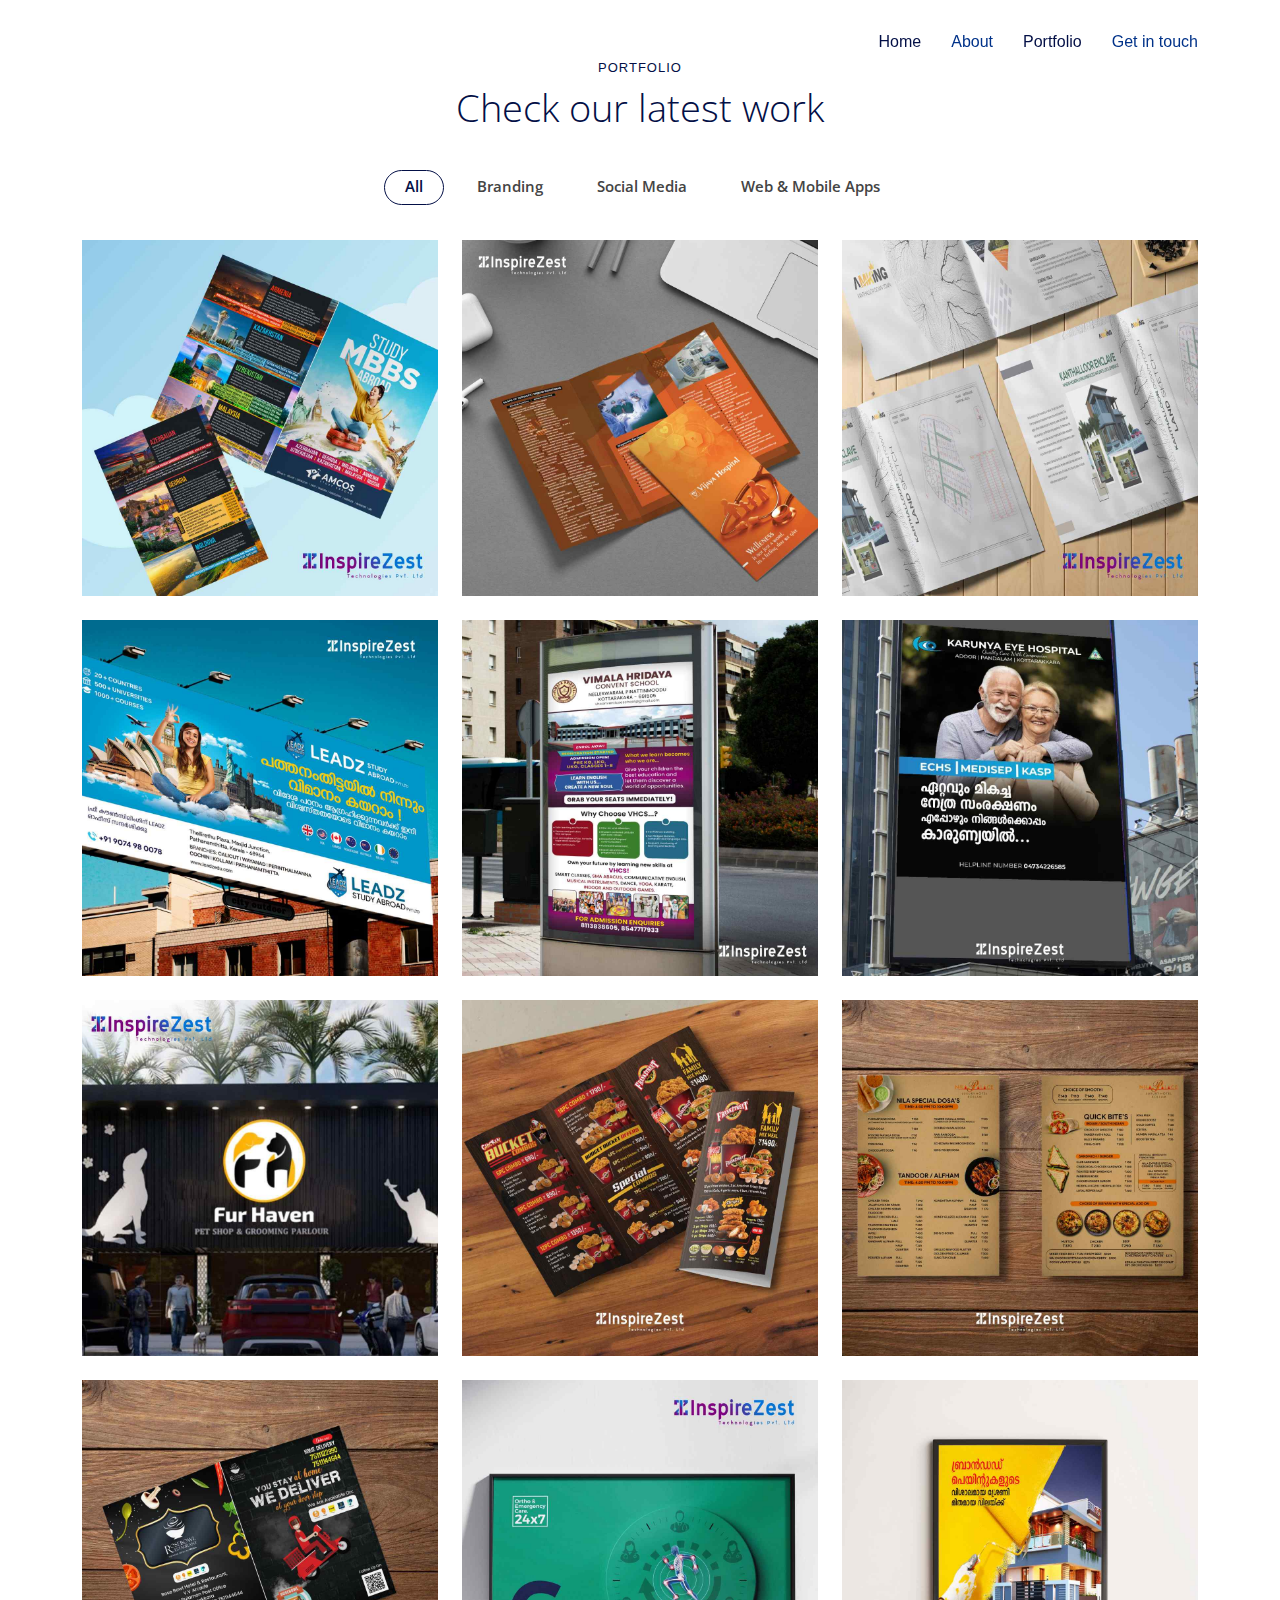
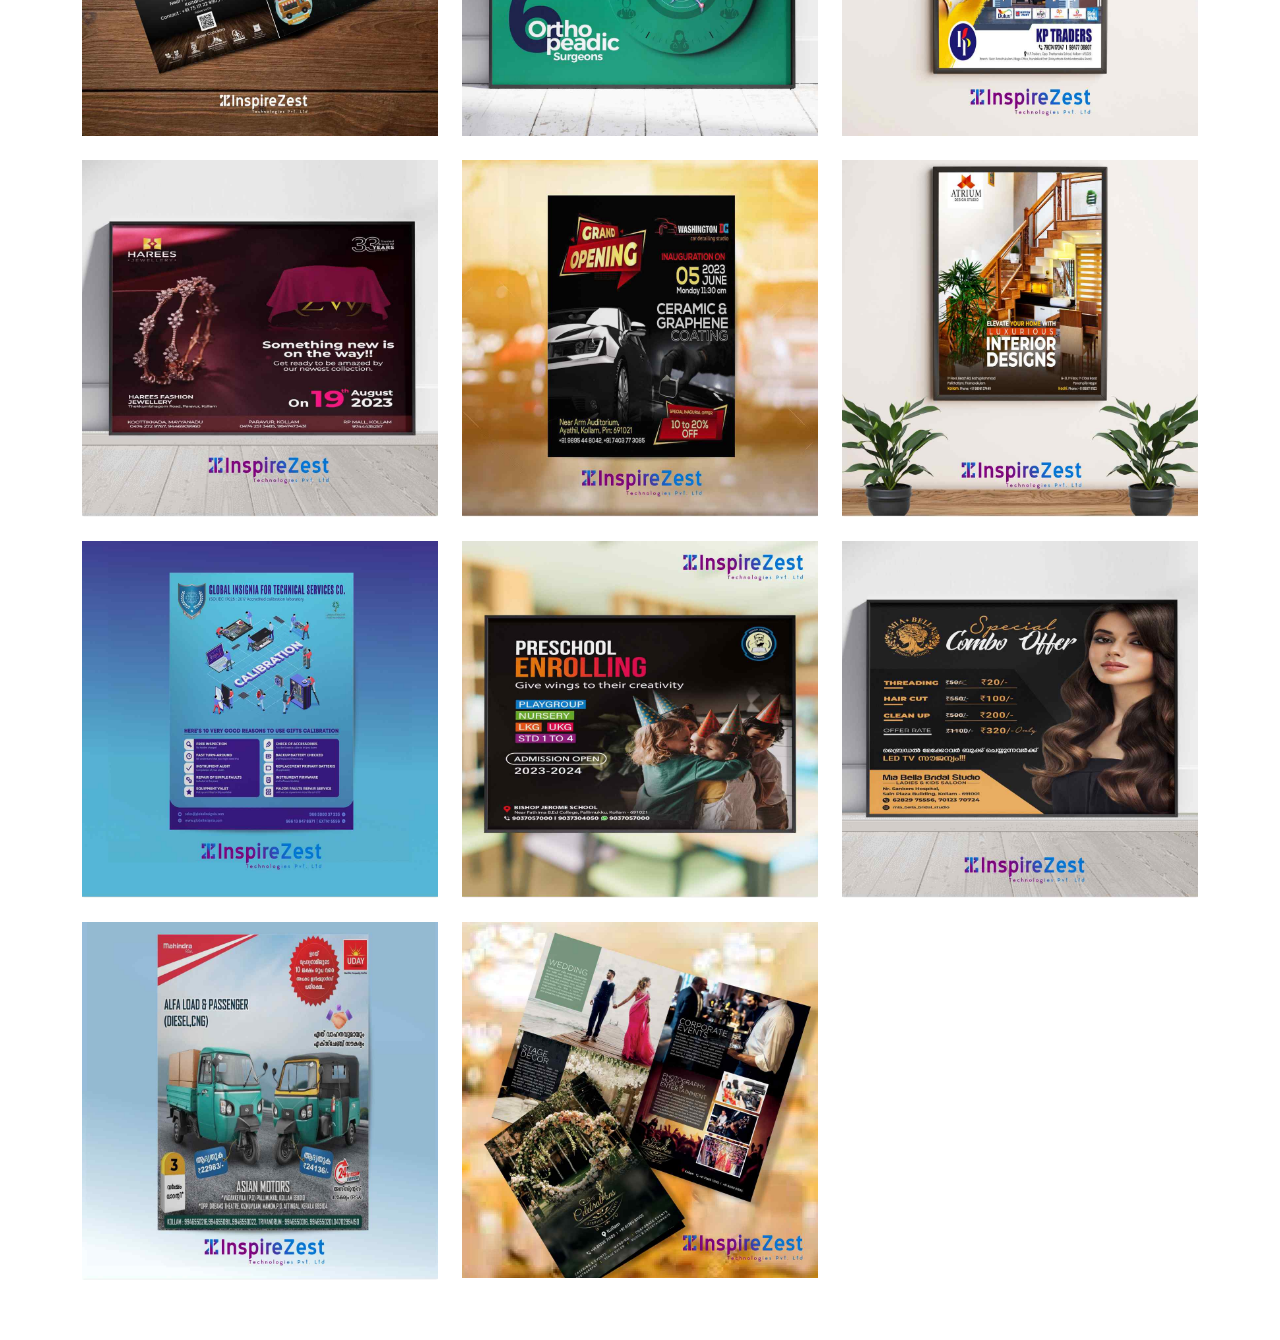
==== commit 45f1be40: "updates" ====
--- a/portfolio.html
+++ b/portfolio.html
@@ -82,194 +82,194 @@
 
           <div class="col-lg-4 col-md-6 portfolio-item filter-card">
             <div class="portfolio-wrap">
-              <img src="assets/img/portfolio/project.png" class="img-fluid" alt="">
+              <img src="assets/img/portfolio/project.jpg" class="img-fluid" alt="">
               <div class="portfolio-info">
                 <h4>AMCOS</h4>
                 <p>Logo Design</p>
                 <div class="portfolio-links">
-                  <a href="assets/img/portfolio/project.png" data-gallery="portfolioGallery" class="portfokio-lightbox" title="AMCOS"><i class="bi bi-plus"></i></a>
-                </div>
-              </div>
-            </div>
-          </div>
-
-          <div class="col-lg-4 col-md-6 portfolio-item filter-Branding">
-            <div class="portfolio-wrap">
-              <img src="assets/img/portfolio/brand (3).png" class="img-fluid" alt="">
+                  <a href="assets/img/portfolio/project.jpg" data-gallery="portfolioGallery" class="portfokio-lightbox" title="AMCOS"><i class="bi bi-plus"></i></a>
+                </div>
+              </div>
+            </div>
+          </div>
+
+          <div class="col-lg-4 col-md-6 portfolio-item filter-Branding">
+            <div class="portfolio-wrap">
+              <img src="assets/img/portfolio/brand (3).jpg" class="img-fluid" alt="">
               <div class="portfolio-info">
                 <h4>Vijaya Hospital</h4>
                 <p>Medical</p>
                 <div class="portfolio-links">
-                  <a href="assets/img/portfolio/brand (3).png" data-gallery="portfolioGallery" class="portfokio-lightbox" title="Vijaya Hospital"><i class="bi bi-plus"></i></a>
-                </div>
-              </div>
-            </div>
-          </div>
-
-          <div class="col-lg-4 col-md-6 portfolio-item filter-Branding">
-            <div class="portfolio-wrap">
-              <img src="assets/img/portfolio/brand.png" class="img-fluid" alt="">
+                  <a href="assets/img/portfolio/brand (3).jpg" data-gallery="portfolioGallery" class="portfokio-lightbox" title="Vijaya Hospital"><i class="bi bi-plus"></i></a>
+                </div>
+              </div>
+            </div>
+          </div>
+
+          <div class="col-lg-4 col-md-6 portfolio-item filter-Branding">
+            <div class="portfolio-wrap">
+              <img src="assets/img/portfolio/brand.jpg" class="img-fluid" alt="">
               <div class="portfolio-info">
                 <h4>AMKING</h4>
                 <p>Land Sketch</p>
                 <div class="portfolio-links">
-                  <a href="assets/img/portfolio/brand.png" data-gallery="portfolioGallery" class="portfokio-lightbox" title="AMKING"><i class="bi bi-plus"></i></a>
-                </div>
-              </div>
-            </div>
-          </div>
-
-          <div class="col-lg-4 col-md-6 portfolio-item filter-card">
-            <div class="portfolio-wrap">
-              <img src="assets/img/portfolio/brand (4).png" class="img-fluid" alt="">
+                  <a href="assets/img/portfolio/brand.jpg" data-gallery="portfolioGallery" class="portfokio-lightbox" title="AMKING"><i class="bi bi-plus"></i></a>
+                </div>
+              </div>
+            </div>
+          </div>
+
+          <div class="col-lg-4 col-md-6 portfolio-item filter-card">
+            <div class="portfolio-wrap">
+              <img src="assets/img/portfolio/brand (4).jpg" class="img-fluid" alt="">
               <div class="portfolio-info">
                 <h4>LEADZ</h4>
                 <p>Study Abroad</p>
                 <div class="portfolio-links">
-                  <a href="assets/img/portfolio/brand (4).png" data-gallery="portfolioGallery" class="portfokio-lightbox" title="LEADZ"><i class="bi bi-plus"></i></a>
-                </div>
-              </div>
-            </div>
-          </div>
-
-          <div class="col-lg-4 col-md-6 portfolio-item filter-card">
-            <div class="portfolio-wrap">
-              <img src="assets/img/portfolio/brand (6).png" class="img-fluid" alt="">
+                  <a href="assets/img/portfolio/brand (4).jpg" data-gallery="portfolioGallery" class="portfokio-lightbox" title="LEADZ"><i class="bi bi-plus"></i></a>
+                </div>
+              </div>
+            </div>
+          </div>
+
+          <div class="col-lg-4 col-md-6 portfolio-item filter-card">
+            <div class="portfolio-wrap">
+              <img src="assets/img/portfolio/brand (6).jpg" class="img-fluid" alt="">
               <div class="portfolio-info">
                 <h4>VIMALA HRIDAYA CONVENT SCHOOL</h4>
                 <p>Education</p>
                 <div class="portfolio-links">
-                  <a href="assets/img/portfolio/brand (6).png" data-gallery="portfolioGallery" class="portfokio-lightbox" title="VIMALA HRIDAYA CONVENT SCHOOL"><i class="bi bi-plus"></i></a>
-                </div>
-              </div>
-            </div>
-          </div>
-
-          <div class="col-lg-4 col-md-6 portfolio-item filter-Branding">
-            <div class="portfolio-wrap">
-              <img src="assets/img/portfolio/brand (7).png" class="img-fluid" alt="">
+                  <a href="assets/img/portfolio/brand (6).jpg" data-gallery="portfolioGallery" class="portfokio-lightbox" title="VIMALA HRIDAYA CONVENT SCHOOL"><i class="bi bi-plus"></i></a>
+                </div>
+              </div>
+            </div>
+          </div>
+
+          <div class="col-lg-4 col-md-6 portfolio-item filter-Branding">
+            <div class="portfolio-wrap">
+              <img src="assets/img/portfolio/brand (7).jpg" class="img-fluid" alt="">
               <div class="portfolio-info">
                 <h4>KARUNYA EYE Hospital</h4>
                 <p>Health</p>
                 <div class="portfolio-links">
-                  <a href="assets/img/portfolio/brand (7).png" data-gallery="portfolioGallery" class="portfokio-lightbox" title="KARUNYA EYE Hospital"><i class="bi bi-plus"></i></a>
-                </div>
-              </div>
-            </div>
-          </div>
-
-          <div class="col-lg-4 col-md-6 portfolio-item filter-Branding">
-            <div class="portfolio-wrap">
-              <img src="assets/img/portfolio/brand (8).png" class="img-fluid" alt="">
+                  <a href="assets/img/portfolio/brand (7).jpg" data-gallery="portfolioGallery" class="portfokio-lightbox" title="KARUNYA EYE Hospital"><i class="bi bi-plus"></i></a>
+                </div>
+              </div>
+            </div>
+          </div>
+
+          <div class="col-lg-4 col-md-6 portfolio-item filter-Branding">
+            <div class="portfolio-wrap">
+              <img src="assets/img/portfolio/brand (8).jpg" class="img-fluid" alt="">
               <div class="portfolio-info">
                 <h4>FUR HEAVEN</h4>
                 <p>Pet Care</p>
                 <div class="portfolio-links">
-                  <a href="assets/img/portfolio/brand (8).png" data-gallery="portfolioGallery" class="portfokio-lightbox" title="FUR HEAVEN"><i class="bi bi-plus"></i></a>
-                </div>
-              </div>
-            </div>
-          </div>
-
-          <div class="col-lg-4 col-md-6 portfolio-item filter-Branding">
-            <div class="portfolio-wrap">
-              <img src="assets/img/portfolio/brand (9).png" class="img-fluid" alt="">
+                  <a href="assets/img/portfolio/brand (8).jpg" data-gallery="portfolioGallery" class="portfokio-lightbox" title="FUR HEAVEN"><i class="bi bi-plus"></i></a>
+                </div>
+              </div>
+            </div>
+          </div>
+
+          <div class="col-lg-4 col-md-6 portfolio-item filter-Branding">
+            <div class="portfolio-wrap">
+              <img src="assets/img/portfolio/brand (9).jpg" class="img-fluid" alt="">
               <div class="portfolio-info">
                 <h4>FRANKZTREAT</h4>
                 <p>Food</p>
                 <div class="portfolio-links">
-                  <a href="assets/img/portfolio/brand (9).png" data-gallery="portfolioGallery" class="portfokio-lightbox" title="FRANKZTREAT"><i class="bi bi-plus"></i></a>
-                </div>
-              </div>
-            </div>
-          </div>
-
-          <div class="col-lg-4 col-md-6 portfolio-item filter-Branding">
-            <div class="portfolio-wrap">
-              <img src="assets/img/portfolio/brand (11).png" class="img-fluid" alt="">
+                  <a href="assets/img/portfolio/brand (9).jpg" data-gallery="portfolioGallery" class="portfokio-lightbox" title="FRANKZTREAT"><i class="bi bi-plus"></i></a>
+                </div>
+              </div>
+            </div>
+          </div>
+
+          <div class="col-lg-4 col-md-6 portfolio-item filter-Branding">
+            <div class="portfolio-wrap">
+              <img src="assets/img/portfolio/brand (11).jpg" class="img-fluid" alt="">
               <div class="portfolio-info">
                 <h4>Nila Palace</h4>
                 <p>Luxury Hotel</p>
                 <div class="portfolio-links">
-                  <a href="assets/img/portfolio/brand (11).png" data-gallery="portfolioGallery" class="portfokio-lightbox" title="ila Palace"><i class="bi bi-plus"></i></a>
-                </div>
-              </div>
-            </div>
-          </div>
-
-          <div class="col-lg-4 col-md-6 portfolio-item filter-Branding">
-            <div class="portfolio-wrap">
-              <img src="assets/img/portfolio/brand (12).png" class="img-fluid" alt="">
+                  <a href="assets/img/portfolio/brand (11).jpg" data-gallery="portfolioGallery" class="portfokio-lightbox" title="ila Palace"><i class="bi bi-plus"></i></a>
+                </div>
+              </div>
+            </div>
+          </div>
+
+          <div class="col-lg-4 col-md-6 portfolio-item filter-Branding">
+            <div class="portfolio-wrap">
+              <img src="assets/img/portfolio/brand (12).jpg" class="img-fluid" alt="">
               <div class="portfolio-info">
                 <h4>ROSEBOWL</h4>
                 <p>Hotel & Restaurant</p>
                 <div class="portfolio-links">
-                  <a href="assets/img/portfolio/brand (12).png" data-gallery="portfolioGallery" class="portfokio-lightbox" title="ROSEBOWL"><i class="bi bi-plus"></i></a>
-                </div>
-              </div>
-            </div>
-          </div>
-
-          <div class="col-lg-4 col-md-6 portfolio-item filter-card">
-            <div class="portfolio-wrap">
-              <img src="assets/img/portfolio/brand (15).png" class="img-fluid" alt="">
+                  <a href="assets/img/portfolio/brand (12).jpg" data-gallery="portfolioGallery" class="portfokio-lightbox" title="ROSEBOWL"><i class="bi bi-plus"></i></a>
+                </div>
+              </div>
+            </div>
+          </div>
+
+          <div class="col-lg-4 col-md-6 portfolio-item filter-card">
+            <div class="portfolio-wrap">
+              <img src="assets/img/portfolio/brand (15).jpg" class="img-fluid" alt="">
               <div class="portfolio-info">
                 <h4>OrthoPeadic Surgeons</h4>
                 <p>Medical & Health</p>
                 <div class="portfolio-links">
-                  <a href="assets/img/portfolio/brand (15).png" data-gallery="portfolioGallery" class="portfokio-lightbox" title="OrthoPeadic Surgeons"><i class="bi bi-plus"></i></a>
-                </div>
-              </div>
-            </div>
-          </div>
-
-          <div class="col-lg-4 col-md-6 portfolio-item filter-card">
-            <div class="portfolio-wrap">
-              <img src="assets/img/portfolio/brand (16).png" class="img-fluid" alt="">
+                  <a href="assets/img/portfolio/brand (15).jpg" data-gallery="portfolioGallery" class="portfokio-lightbox" title="OrthoPeadic Surgeons"><i class="bi bi-plus"></i></a>
+                </div>
+              </div>
+            </div>
+          </div>
+
+          <div class="col-lg-4 col-md-6 portfolio-item filter-card">
+            <div class="portfolio-wrap">
+              <img src="assets/img/portfolio/brand (16).jpg" class="img-fluid" alt="">
               <div class="portfolio-info">
                 <h4>KP TRADERS</h4>
                 <p>Home Appliances</p>
                 <div class="portfolio-links">
-                  <a href="assets/img/portfolio/brand (16).png" data-gallery="portfolioGallery" class="portfokio-lightbox" title="KP TRADERS"><i class="bi bi-plus"></i></a>
-                </div>
-              </div>
-            </div>
-          </div>
-
-          <div class="col-lg-4 col-md-6 portfolio-item filter-card">
-            <div class="portfolio-wrap">
-              <img src="assets/img/portfolio/brand (18).png" class="img-fluid" alt="">
+                  <a href="assets/img/portfolio/brand (16).jpg" data-gallery="portfolioGallery" class="portfokio-lightbox" title="KP TRADERS"><i class="bi bi-plus"></i></a>
+                </div>
+              </div>
+            </div>
+          </div>
+
+          <div class="col-lg-4 col-md-6 portfolio-item filter-card">
+            <div class="portfolio-wrap">
+              <img src="assets/img/portfolio/brand (18).jpg" class="img-fluid" alt="">
               <div class="portfolio-info">
                 <h4>HAREES</h4>
                 <p>Jewellery</p>
                 <div class="portfolio-links">
-                  <a href="assets/img/portfolio/brand (18).png" data-gallery="portfolioGallery" class="portfokio-lightbox" title="HAREES"><i class="bi bi-plus"></i></a>
-                </div>
-              </div>
-            </div>
-          </div>
-
-          <div class="col-lg-4 col-md-6 portfolio-item filter-card">
-            <div class="portfolio-wrap">
-              <img src="assets/img/portfolio/brand (19).png" class="img-fluid" alt="">
+                  <a href="assets/img/portfolio/brand (18).jpg" data-gallery="portfolioGallery" class="portfokio-lightbox" title="HAREES"><i class="bi bi-plus"></i></a>
+                </div>
+              </div>
+            </div>
+          </div>
+
+          <div class="col-lg-4 col-md-6 portfolio-item filter-card">
+            <div class="portfolio-wrap">
+              <img src="assets/img/portfolio/brand (19).jpg" class="img-fluid" alt="">
               <div class="portfolio-info">
                 <h4>WASHINGTON DC</h4>
                 <p>Car Dealing Studio</p>
                 <div class="portfolio-links">
-                  <a href="assets/img/portfolio/brand (19).png" data-gallery="portfolioGallery" class="portfokio-lightbox" title="WASHINGTON DC"><i class="bi bi-plus"></i></a>
-                </div>
-              </div>
-            </div>
-          </div>
-
-          <div class="col-lg-4 col-md-6 portfolio-item filter-card">
-            <div class="portfolio-wrap">
-              <img src="assets/img/portfolio/brand (20).png" class="img-fluid" alt="">
+                  <a href="assets/img/portfolio/brand (19).jpg" data-gallery="portfolioGallery" class="portfokio-lightbox" title="WASHINGTON DC"><i class="bi bi-plus"></i></a>
+                </div>
+              </div>
+            </div>
+          </div>
+
+          <div class="col-lg-4 col-md-6 portfolio-item filter-card">
+            <div class="portfolio-wrap">
+              <img src="assets/img/portfolio/brand (20).jpg" class="img-fluid" alt="">
               <div class="portfolio-info">
                 <h4>ATRIUM</h4>
                 <p>Design Studio</p>
                 <div class="portfolio-links">
-                  <a href="assets/img/portfolio/brand (20).png" data-gallery="portfolioGallery" class="portfokio-lightbox" title="ATRIUM"><i class="bi bi-plus"></i></a>
+                  <a href="assets/img/portfolio/brand (20).jpg" data-gallery="portfolioGallery" class="portfokio-lightbox" title="ATRIUM"><i class="bi bi-plus"></i></a>
                 </div>
               </div>
             </div>
@@ -277,64 +277,64 @@
 
           <div class="col-lg-4 col-md-6 portfolio-item filter-web">
             <div class="portfolio-wrap">
-              <img src="assets/img/portfolio/brand (21).png" class="img-fluid" alt="">
+              <img src="assets/img/portfolio/brand (21).jpg" class="img-fluid" alt="">
               <div class="portfolio-info">
                 <h4>GLOBAL INSIGNIA FOR TECHNICAL SERVICES.CO</h4>
                 <p>Technical Service</p>
                 <div class="portfolio-links">
-                  <a href="assets/img/portfolio/brand (21).png" data-gallery="portfolioGallery" class="portfokio-lightbox" title="GLOBAL INSIGNIA FOR TECHNICAL SERVICES.CO"><i class="bi bi-plus"></i></a>
-                </div>
-              </div>
-            </div>
-          </div>
-
-          <div class="col-lg-4 col-md-6 portfolio-item filter-card">
-            <div class="portfolio-wrap">
-              <img src="assets/img/portfolio/brand (22).png" class="img-fluid" alt="">
+                  <a href="assets/img/portfolio/brand (21).jpg" data-gallery="portfolioGallery" class="portfokio-lightbox" title="GLOBAL INSIGNIA FOR TECHNICAL SERVICES.CO"><i class="bi bi-plus"></i></a>
+                </div>
+              </div>
+            </div>
+          </div>
+
+          <div class="col-lg-4 col-md-6 portfolio-item filter-card">
+            <div class="portfolio-wrap">
+              <img src="assets/img/portfolio/brand (22).jpg" class="img-fluid" alt="">
               <div class="portfolio-info">
                 <h4>Bishop Jerome School</h4>
                 <p>School</p>
                 <div class="portfolio-links">
-                  <a href="assets/img/portfolio/brand (22).png" data-gallery="portfolioGallery" class="portfokio-lightbox" title="Bishop Jerome School"><i class="bi bi-plus"></i></a>
-                </div>
-              </div>
-            </div>
-          </div>
-
-          <div class="col-lg-4 col-md-6 portfolio-item filter-card">
-            <div class="portfolio-wrap">
-              <img src="assets/img/portfolio/brand (24).png" class="img-fluid" alt="">
+                  <a href="assets/img/portfolio/brand (22).jpg" data-gallery="portfolioGallery" class="portfokio-lightbox" title="Bishop Jerome School"><i class="bi bi-plus"></i></a>
+                </div>
+              </div>
+            </div>
+          </div>
+
+          <div class="col-lg-4 col-md-6 portfolio-item filter-card">
+            <div class="portfolio-wrap">
+              <img src="assets/img/portfolio/brand (24).jpg" class="img-fluid" alt="">
               <div class="portfolio-info">
                 <h4>Mia Bella Bridal Studio</h4>
                 <p>Ladies & Kids Saloon</p>
                 <div class="portfolio-links">
-                  <a href="assets/img/portfolio/brand (24).png" data-gallery="portfolioGallery" class="portfokio-lightbox" title="Mia Bella Bridal Studio"><i class="bi bi-plus"></i></a>
-                </div>
-              </div>
-            </div>
-          </div>
-
-          <div class="col-lg-4 col-md-6 portfolio-item filter-card">
-            <div class="portfolio-wrap">
-              <img src="assets/img/portfolio/brand (25).png" class="img-fluid" alt="">
+                  <a href="assets/img/portfolio/brand (24).jpg" data-gallery="portfolioGallery" class="portfokio-lightbox" title="Mia Bella Bridal Studio"><i class="bi bi-plus"></i></a>
+                </div>
+              </div>
+            </div>
+          </div>
+
+          <div class="col-lg-4 col-md-6 portfolio-item filter-card">
+            <div class="portfolio-wrap">
+              <img src="assets/img/portfolio/brand (25).jpg" class="img-fluid" alt="">
               <div class="portfolio-info">
                 <h4>ASIAN MOTORS</h4>
                 <p>Motors</p>
                 <div class="portfolio-links">
-                  <a href="assets/img/portfolio/brand (25).png" data-gallery="portfolioGallery" class="portfokio-lightbox" title="ASIAN MOTORS"><i class="bi bi-plus"></i></a>
-                </div>
-              </div>
-            </div>
-          </div>
-
-          <div class="col-lg-4 col-md-6 portfolio-item filter-Branding">
-            <div class="portfolio-wrap">
-              <img src="assets/img/portfolio/project (2).png" class="img-fluid" alt="">
+                  <a href="assets/img/portfolio/brand (25).jpg" data-gallery="portfolioGallery" class="portfokio-lightbox" title="ASIAN MOTORS"><i class="bi bi-plus"></i></a>
+                </div>
+              </div>
+            </div>
+          </div>
+
+          <div class="col-lg-4 col-md-6 portfolio-item filter-Branding">
+            <div class="portfolio-wrap">
+              <img src="assets/img/portfolio/project (2).jpg" class="img-fluid" alt="">
               <div class="portfolio-info">
                 <h4>Celebrations</h4>
                 <p>Catering & Events</p>
                 <div class="portfolio-links">
-                  <a href="assets/img/portfolio/project (2).png" data-gallery="portfolioGallery" class="portfokio-lightbox" title="Celebrations"><i class="bi bi-plus"></i></a>
+                  <a href="assets/img/portfolio/project (2).jpg" data-gallery="portfolioGallery" class="portfokio-lightbox" title="Celebrations"><i class="bi bi-plus"></i></a>
                 </div>
               </div>
             </div>
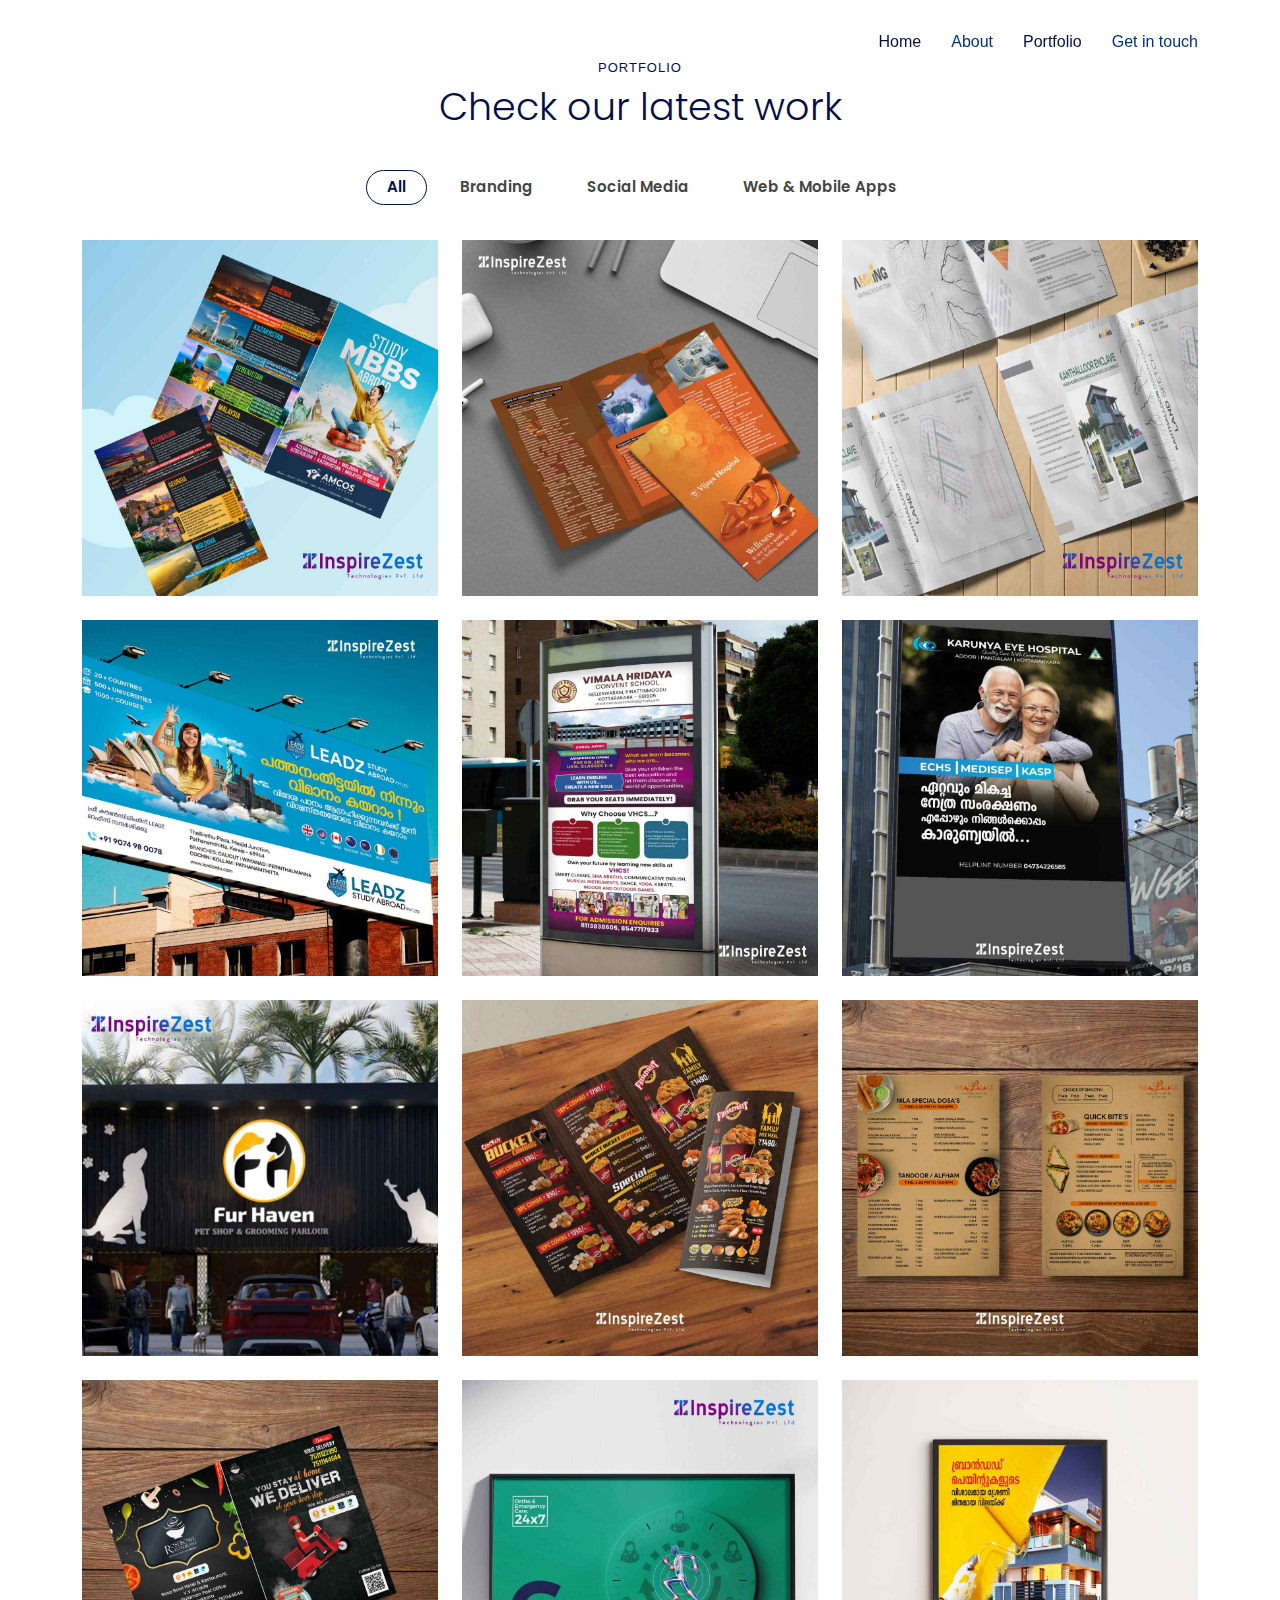
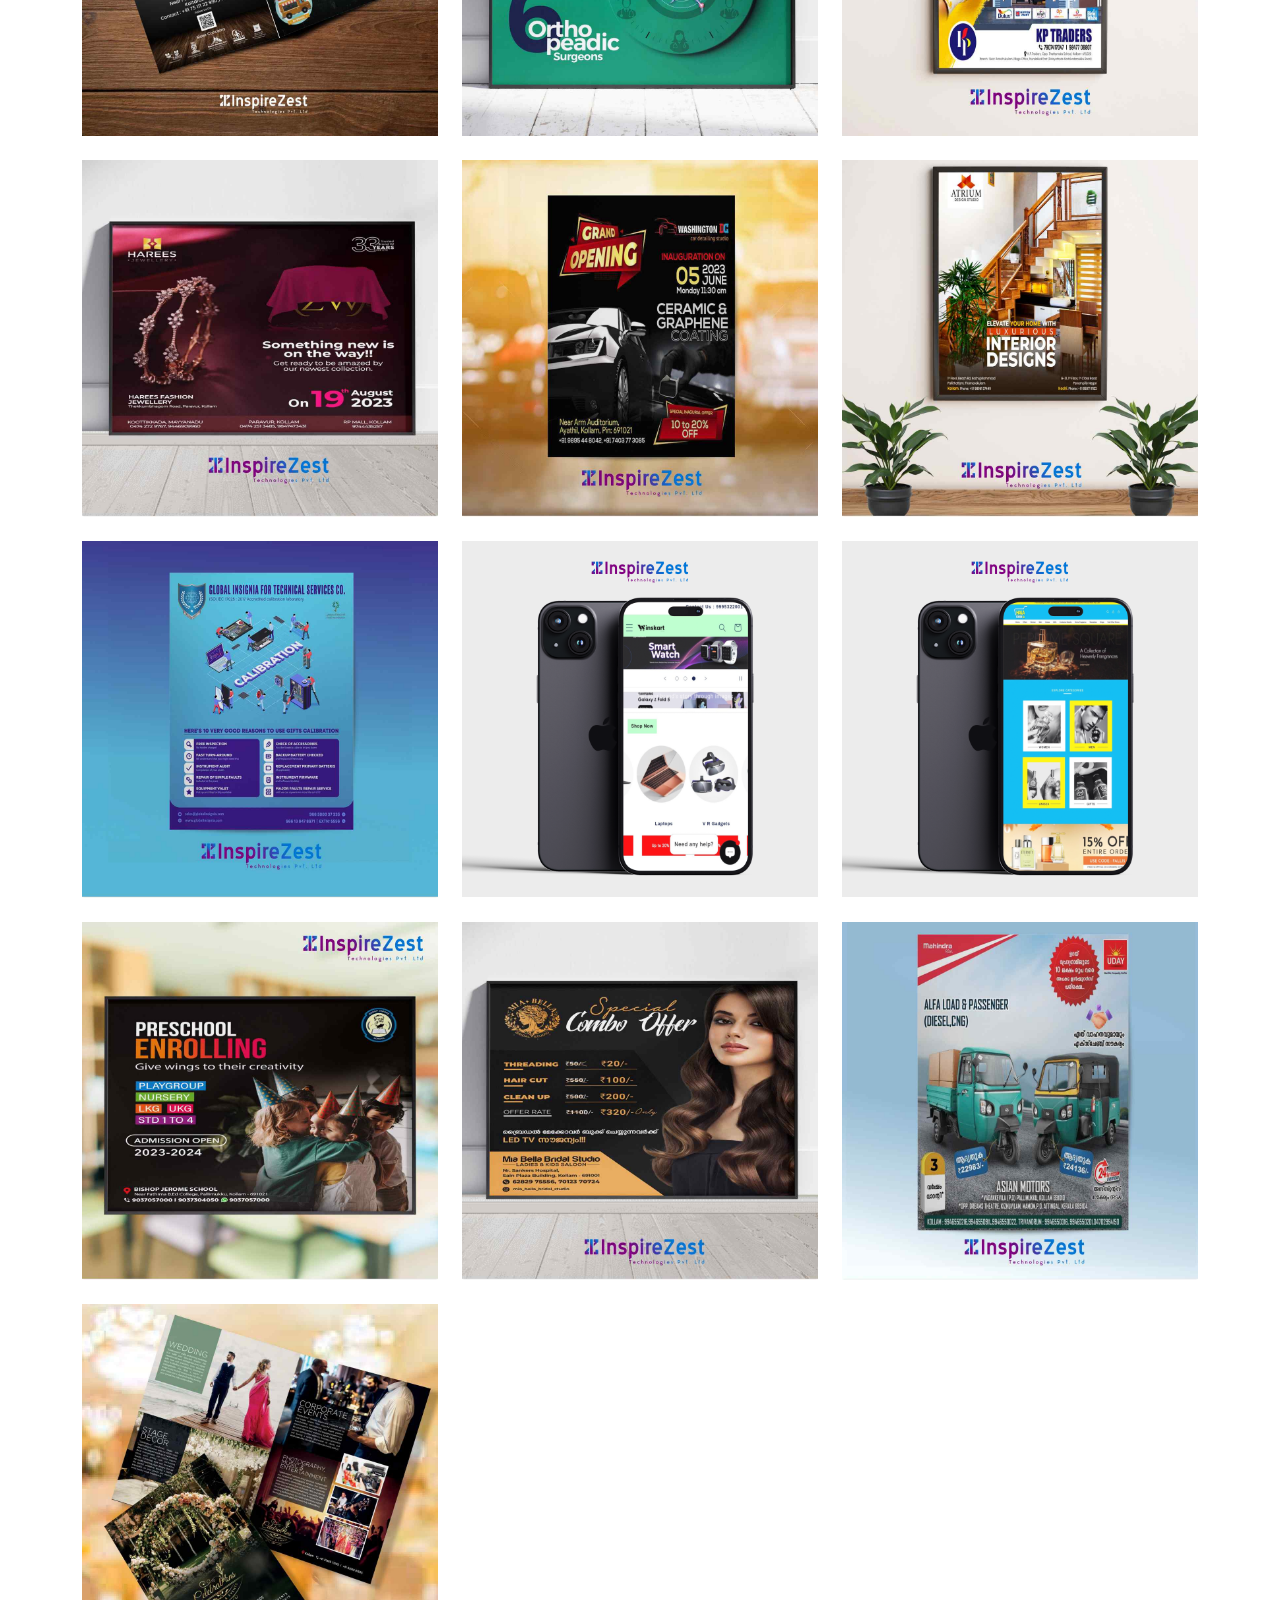
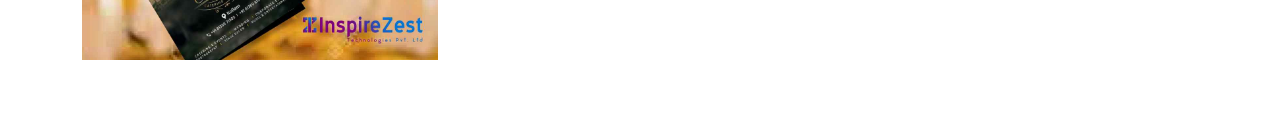
==== commit 1f1f7385: "img" ====
--- a/portfolio.html
+++ b/portfolio.html
@@ -288,6 +288,32 @@
             </div>
           </div>
 
+          <div class="col-lg-4 col-md-6 portfolio-item filter-web">
+            <div class="portfolio-wrap">
+              <img src="assets/img/portfolio/Mob1.png" class="img-fluid" alt="">
+              <div class="portfolio-info">
+                <h4>Winskart</h4>
+                <p>Mobile App</p>
+                <div class="portfolio-links">
+                  <a href="assets/img/portfolio/Mob1.png" data-gallery="portfolioGallery" class="portfokio-lightbox" title="GLOBAL INSIGNIA FOR TECHNICAL SERVICES.CO"><i class="bi bi-plus"></i></a>
+                </div>
+              </div>
+            </div>
+          </div>
+
+          <div class="col-lg-4 col-md-6 portfolio-item filter-web">
+            <div class="portfolio-wrap">
+              <img src="assets/img/portfolio/Mob2.png" class="img-fluid" alt="">
+              <div class="portfolio-info">
+                <h4>Hala Soo</h4>
+                <p>Mobile App</p>
+                <div class="portfolio-links">
+                  <a href="assets/img/portfolio/Mob2.png" data-gallery="portfolioGallery" class="portfokio-lightbox" title="GLOBAL INSIGNIA FOR TECHNICAL SERVICES.CO"><i class="bi bi-plus"></i></a>
+                </div>
+              </div>
+            </div>
+          </div>
+
           <div class="col-lg-4 col-md-6 portfolio-item filter-card">
             <div class="portfolio-wrap">
               <img src="assets/img/portfolio/brand (22).jpg" class="img-fluid" alt="">
--- a/assets/css/style.css
+++ b/assets/css/style.css
@@ -14,7 +14,7 @@
 }
 
 body {
-  font-family: "Open Sans", sans-serif;
+  font-family: "Poppins", sans-serif;
   color: #444444;
 }
 
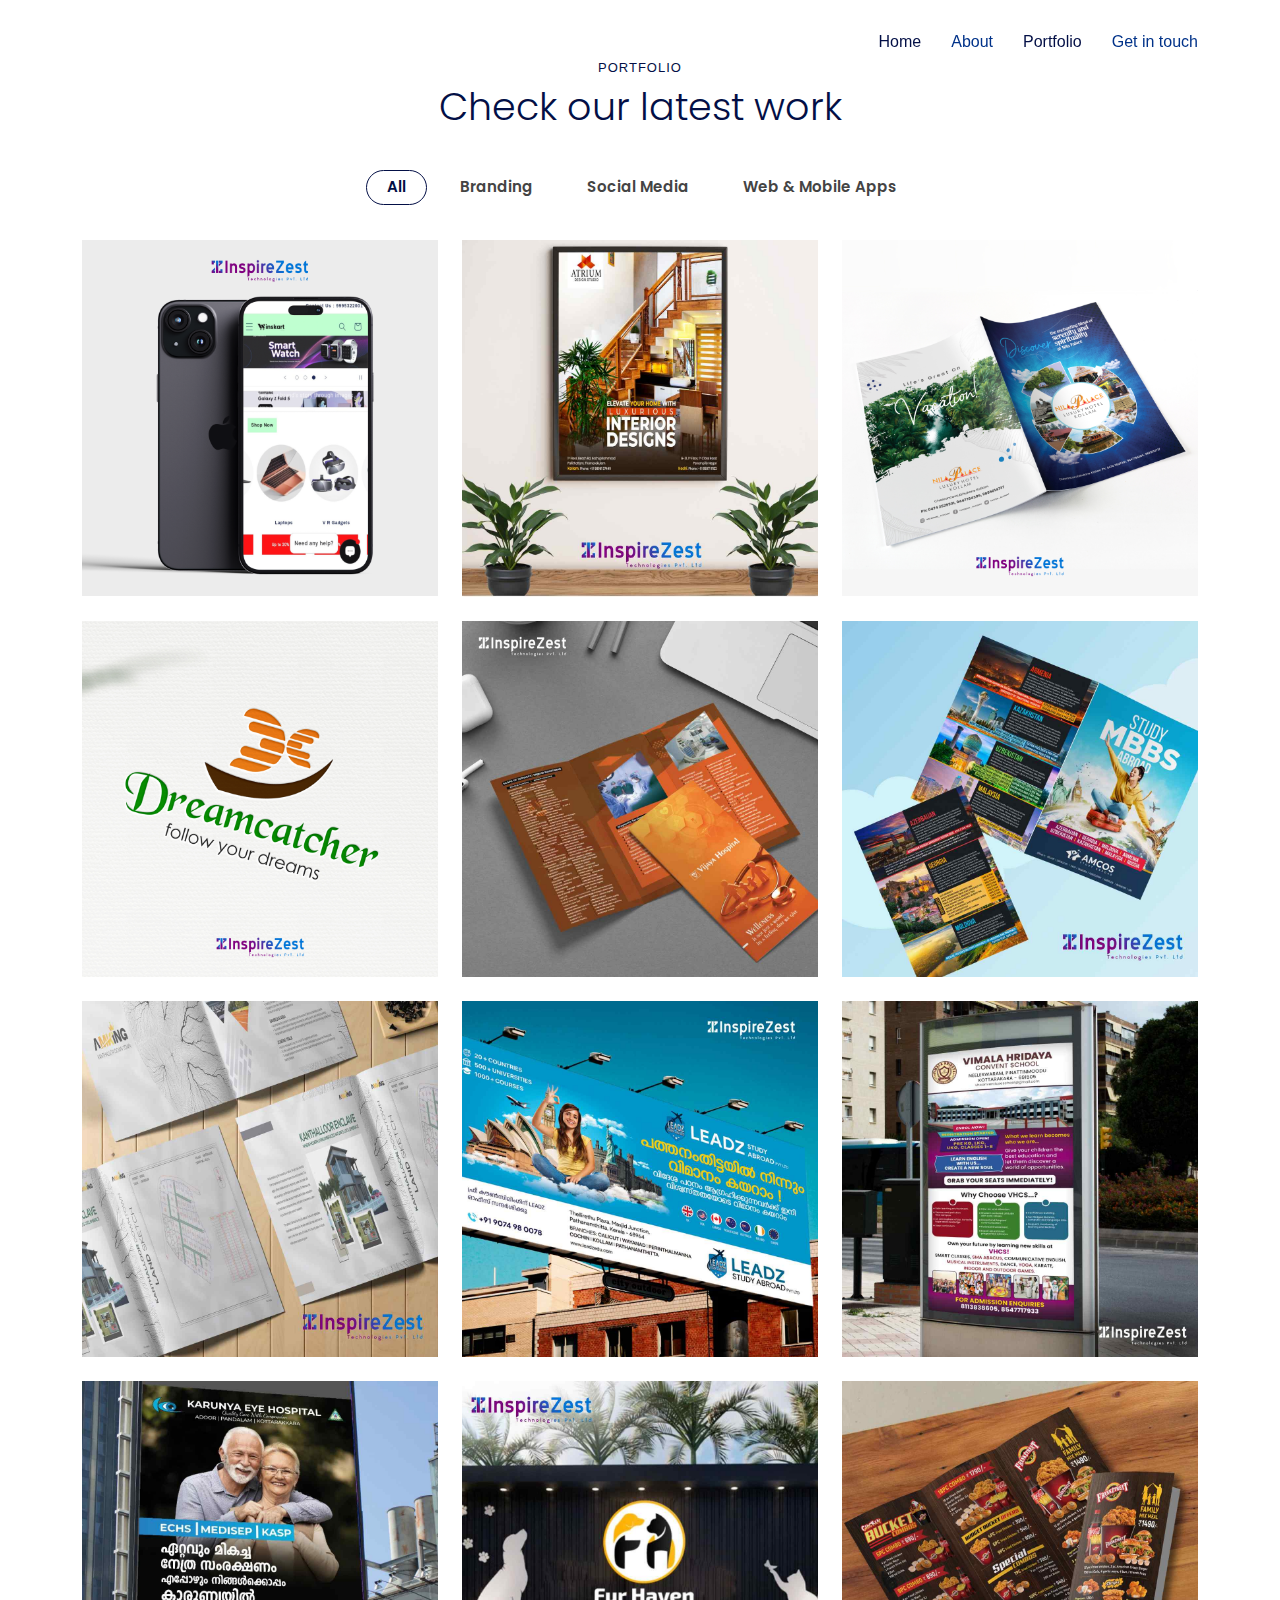
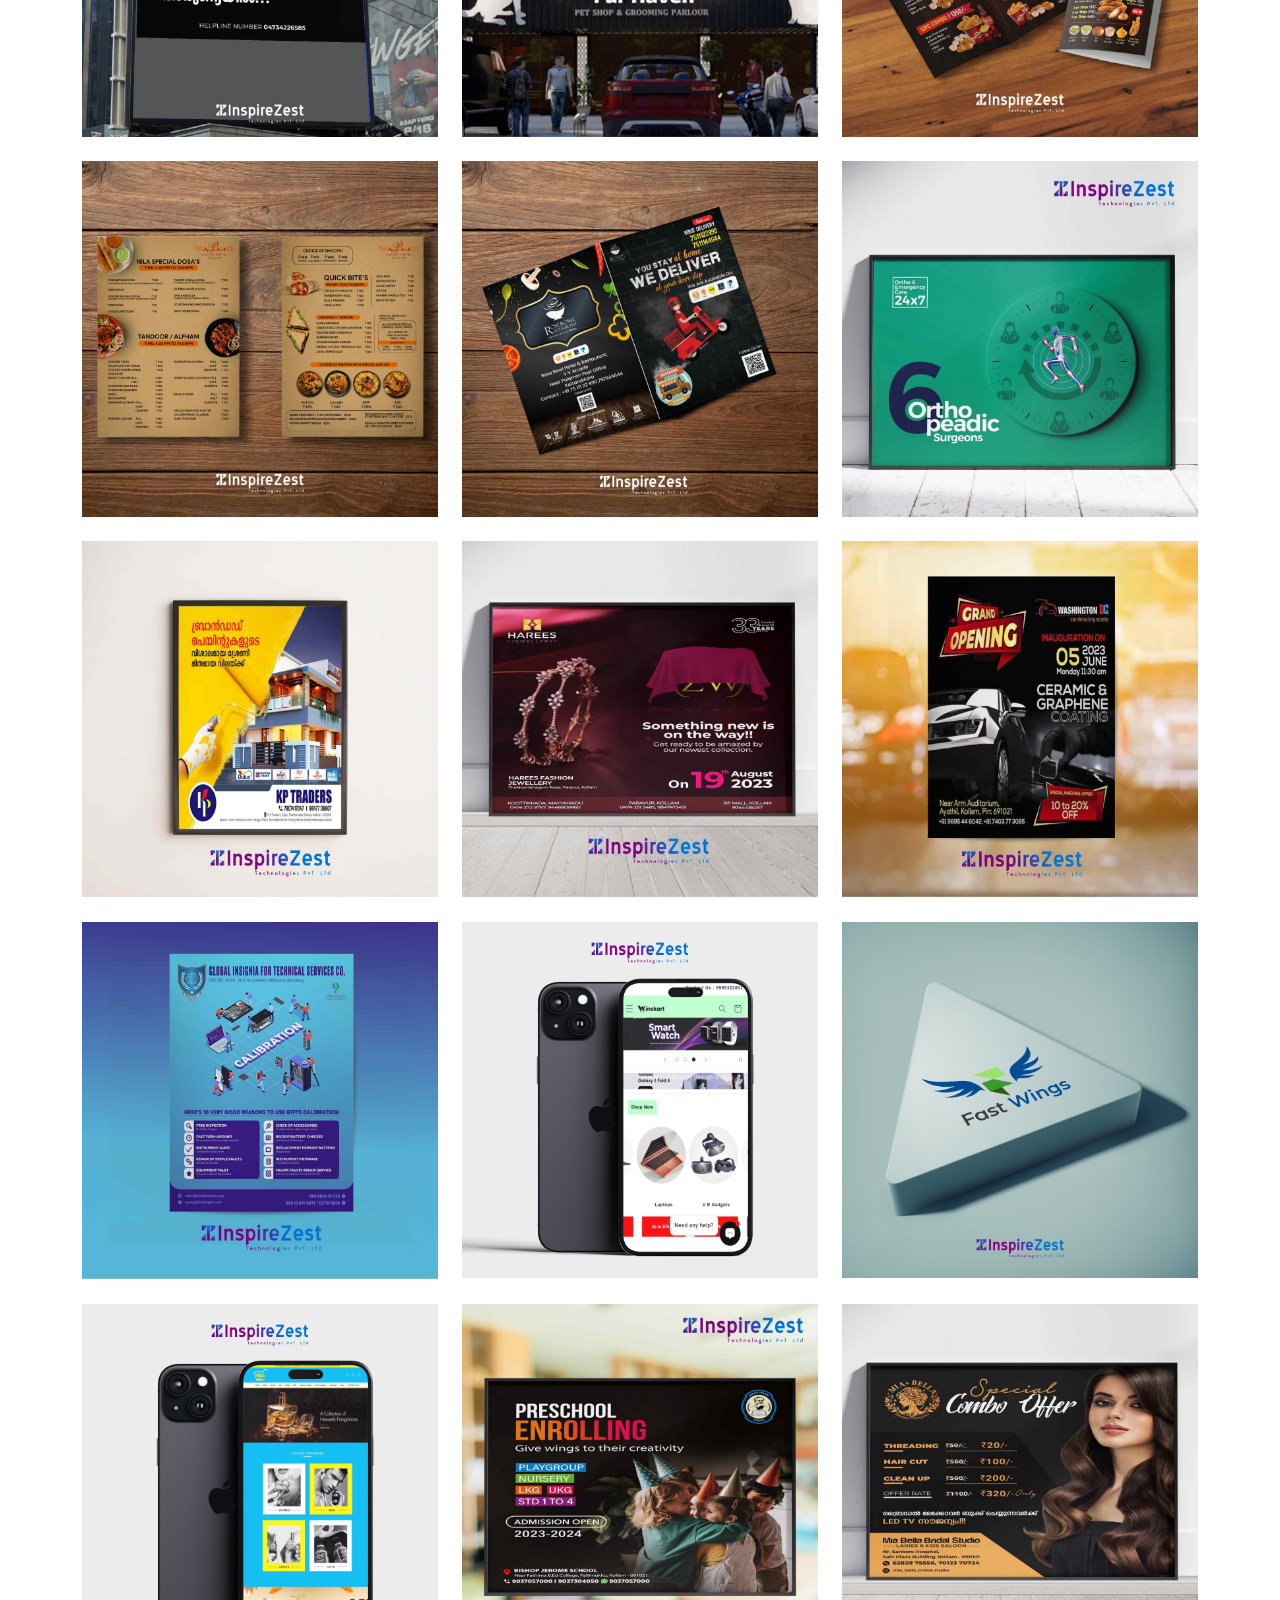
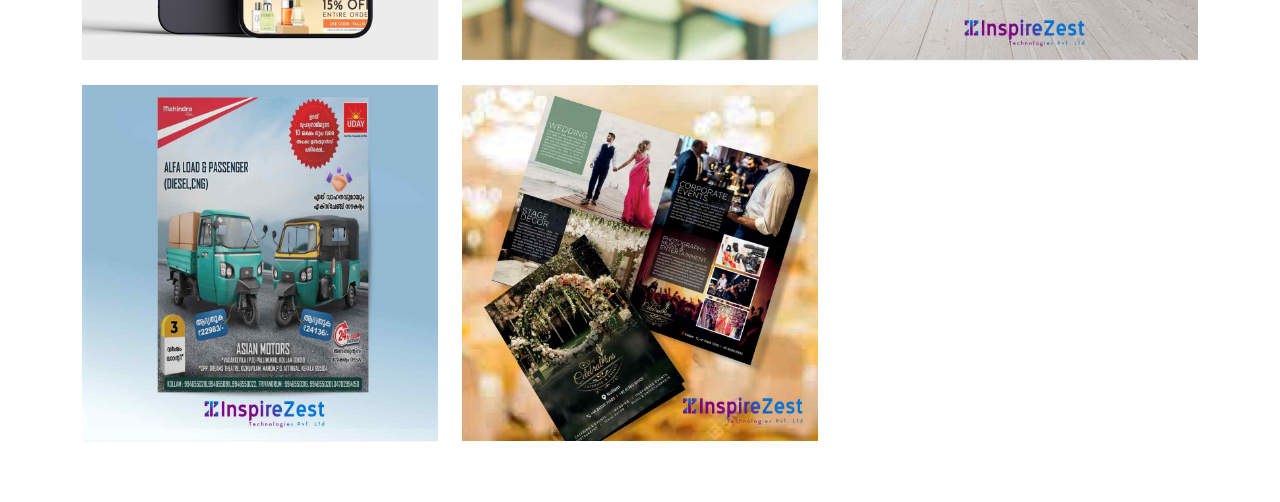
==== commit 0b11fdb1: "updates" ====
--- a/portfolio.html
+++ b/portfolio.html
@@ -80,14 +80,53 @@
 
         <div class="row gy-4 portfolio-container" data-aos="fade-up" data-aos-delay="200">
 
-          <div class="col-lg-4 col-md-6 portfolio-item filter-card">
-            <div class="portfolio-wrap">
-              <img src="assets/img/portfolio/project.jpg" class="img-fluid" alt="">
-              <div class="portfolio-info">
-                <h4>AMCOS</h4>
-                <p>Logo Design</p>
-                <div class="portfolio-links">
-                  <a href="assets/img/portfolio/project.jpg" data-gallery="portfolioGallery" class="portfokio-lightbox" title="AMCOS"><i class="bi bi-plus"></i></a>
+          <div class="col-lg-4 col-md-6 portfolio-item filter-web">
+            <div class="portfolio-wrap">
+              <img src="assets/img/portfolio/Mob1.png" class="img-fluid" alt="">
+              <div class="portfolio-info">
+                <h4>Winskart</h4>
+                <p>Mobile App</p>
+                <div class="portfolio-links">
+                  <a href="assets/img/portfolio/Mob1.png" data-gallery="portfolioGallery" class="portfokio-lightbox" title="GLOBAL INSIGNIA FOR TECHNICAL SERVICES.CO"><i class="bi bi-plus"></i></a>
+                </div>
+              </div>
+            </div>
+          </div>
+
+          <div class="col-lg-4 col-md-6 portfolio-item filter-card">
+            <div class="portfolio-wrap">
+              <img src="assets/img/portfolio/brand (20).jpg" class="img-fluid" alt="">
+              <div class="portfolio-info">
+                <h4>ATRIUM</h4>
+                <p>Design Studio</p>
+                <div class="portfolio-links">
+                  <a href="assets/img/portfolio/brand (20).jpg" data-gallery="portfolioGallery" class="portfokio-lightbox" title="ATRIUM"><i class="bi bi-plus"></i></a>
+                </div>
+              </div>
+            </div>
+          </div>
+
+          <div class="col-lg-4 col-md-6 portfolio-item filter-Branding">
+            <div class="portfolio-wrap">
+              <img src="assets/img/portfolio/Flyer23.jpg" class="img-fluid" alt="">
+              <div class="portfolio-info">
+                <h4>Nila Palace</h4>
+                <p>Flyer Design</p>
+                <div class="portfolio-links">
+                  <a href="assets/img/portfolio/Flyer23.jpg" data-gallery="portfolioGallery" class="portfokio-lightbox" title="Vijaya Hospital"><i class="bi bi-plus"></i></a>
+                </div>
+              </div>
+            </div>
+          </div>
+
+          <div class="col-lg-4 col-md-6 portfolio-item filter-Branding">
+            <div class="portfolio-wrap">
+              <img src="assets/img/portfolio/Branding_22.jpg" class="img-fluid" alt="">
+              <div class="portfolio-info">
+                <h4>Dream Catcher</h4>
+                <p>Tourism</p>
+                <div class="portfolio-links">
+                  <a href="assets/img/portfolio/Branding_22.jpg" data-gallery="portfolioGallery" class="portfokio-lightbox" title="Vijaya Hospital"><i class="bi bi-plus"></i></a>
                 </div>
               </div>
             </div>
@@ -106,6 +145,19 @@
             </div>
           </div>
 
+          <div class="col-lg-4 col-md-6 portfolio-item filter-card">
+            <div class="portfolio-wrap">
+              <img src="assets/img/portfolio/project.jpg" class="img-fluid" alt="">
+              <div class="portfolio-info">
+                <h4>AMCOS</h4>
+                <p>Flyer Design</p>
+                <div class="portfolio-links">
+                  <a href="assets/img/portfolio/project.jpg" data-gallery="portfolioGallery" class="portfokio-lightbox" title="AMCOS"><i class="bi bi-plus"></i></a>
+                </div>
+              </div>
+            </div>
+          </div>
+
           <div class="col-lg-4 col-md-6 portfolio-item filter-Branding">
             <div class="portfolio-wrap">
               <img src="assets/img/portfolio/brand.jpg" class="img-fluid" alt="">
@@ -262,19 +314,6 @@
             </div>
           </div>
 
-          <div class="col-lg-4 col-md-6 portfolio-item filter-card">
-            <div class="portfolio-wrap">
-              <img src="assets/img/portfolio/brand (20).jpg" class="img-fluid" alt="">
-              <div class="portfolio-info">
-                <h4>ATRIUM</h4>
-                <p>Design Studio</p>
-                <div class="portfolio-links">
-                  <a href="assets/img/portfolio/brand (20).jpg" data-gallery="portfolioGallery" class="portfokio-lightbox" title="ATRIUM"><i class="bi bi-plus"></i></a>
-                </div>
-              </div>
-            </div>
-          </div>
-
           <div class="col-lg-4 col-md-6 portfolio-item filter-web">
             <div class="portfolio-wrap">
               <img src="assets/img/portfolio/brand (21).jpg" class="img-fluid" alt="">
@@ -296,6 +335,19 @@
                 <p>Mobile App</p>
                 <div class="portfolio-links">
                   <a href="assets/img/portfolio/Mob1.png" data-gallery="portfolioGallery" class="portfokio-lightbox" title="GLOBAL INSIGNIA FOR TECHNICAL SERVICES.CO"><i class="bi bi-plus"></i></a>
+                </div>
+              </div>
+            </div>
+          </div>
+
+          <div class="col-lg-4 col-md-6 portfolio-item filter-Branding">
+            <div class="portfolio-wrap">
+              <img src="assets/img/portfolio/Branding_23.jpg" class="img-fluid" alt="">
+              <div class="portfolio-info">
+                <h4>Fast Wings</h4>
+                <p>Unknown</p>
+                <div class="portfolio-links">
+                  <a href="assets/img/portfolio/Branding_23.jpg" data-gallery="portfolioGallery" class="portfokio-lightbox" title="Vijaya Hospital"><i class="bi bi-plus"></i></a>
                 </div>
               </div>
             </div>
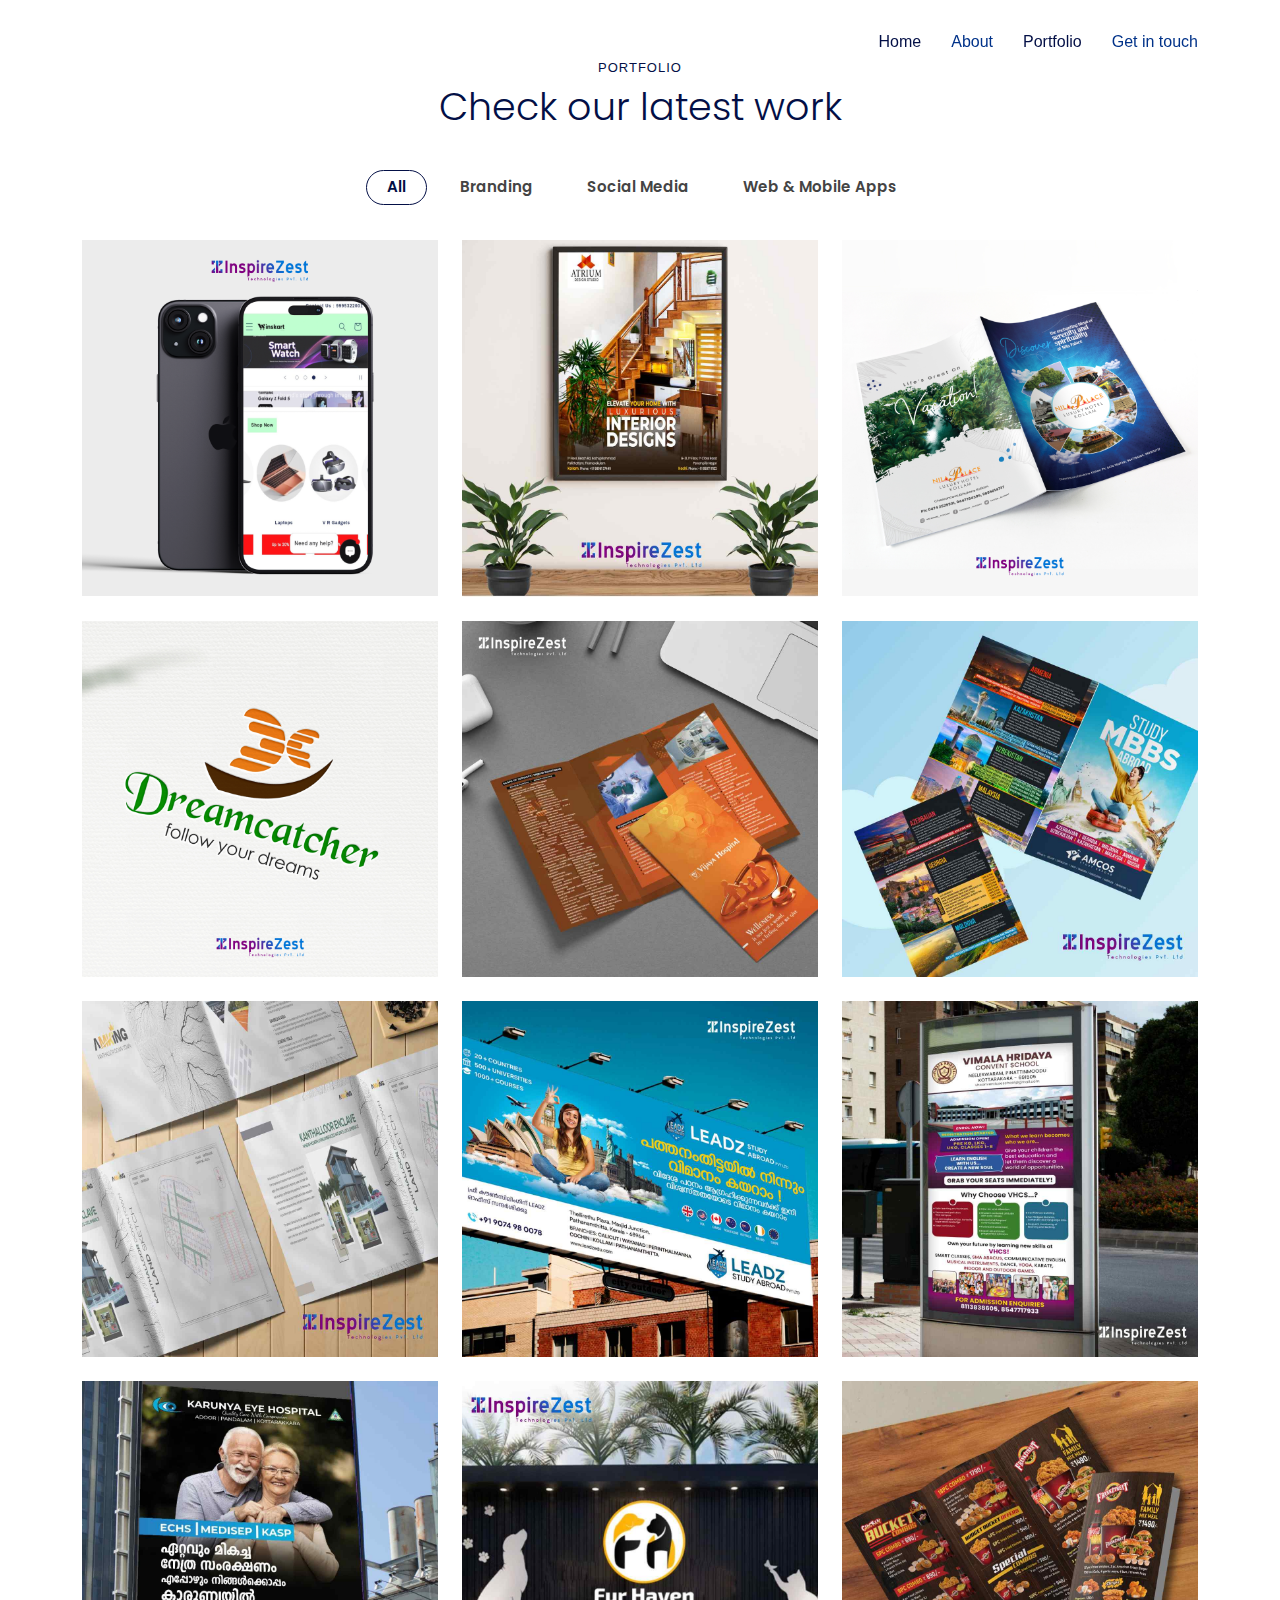
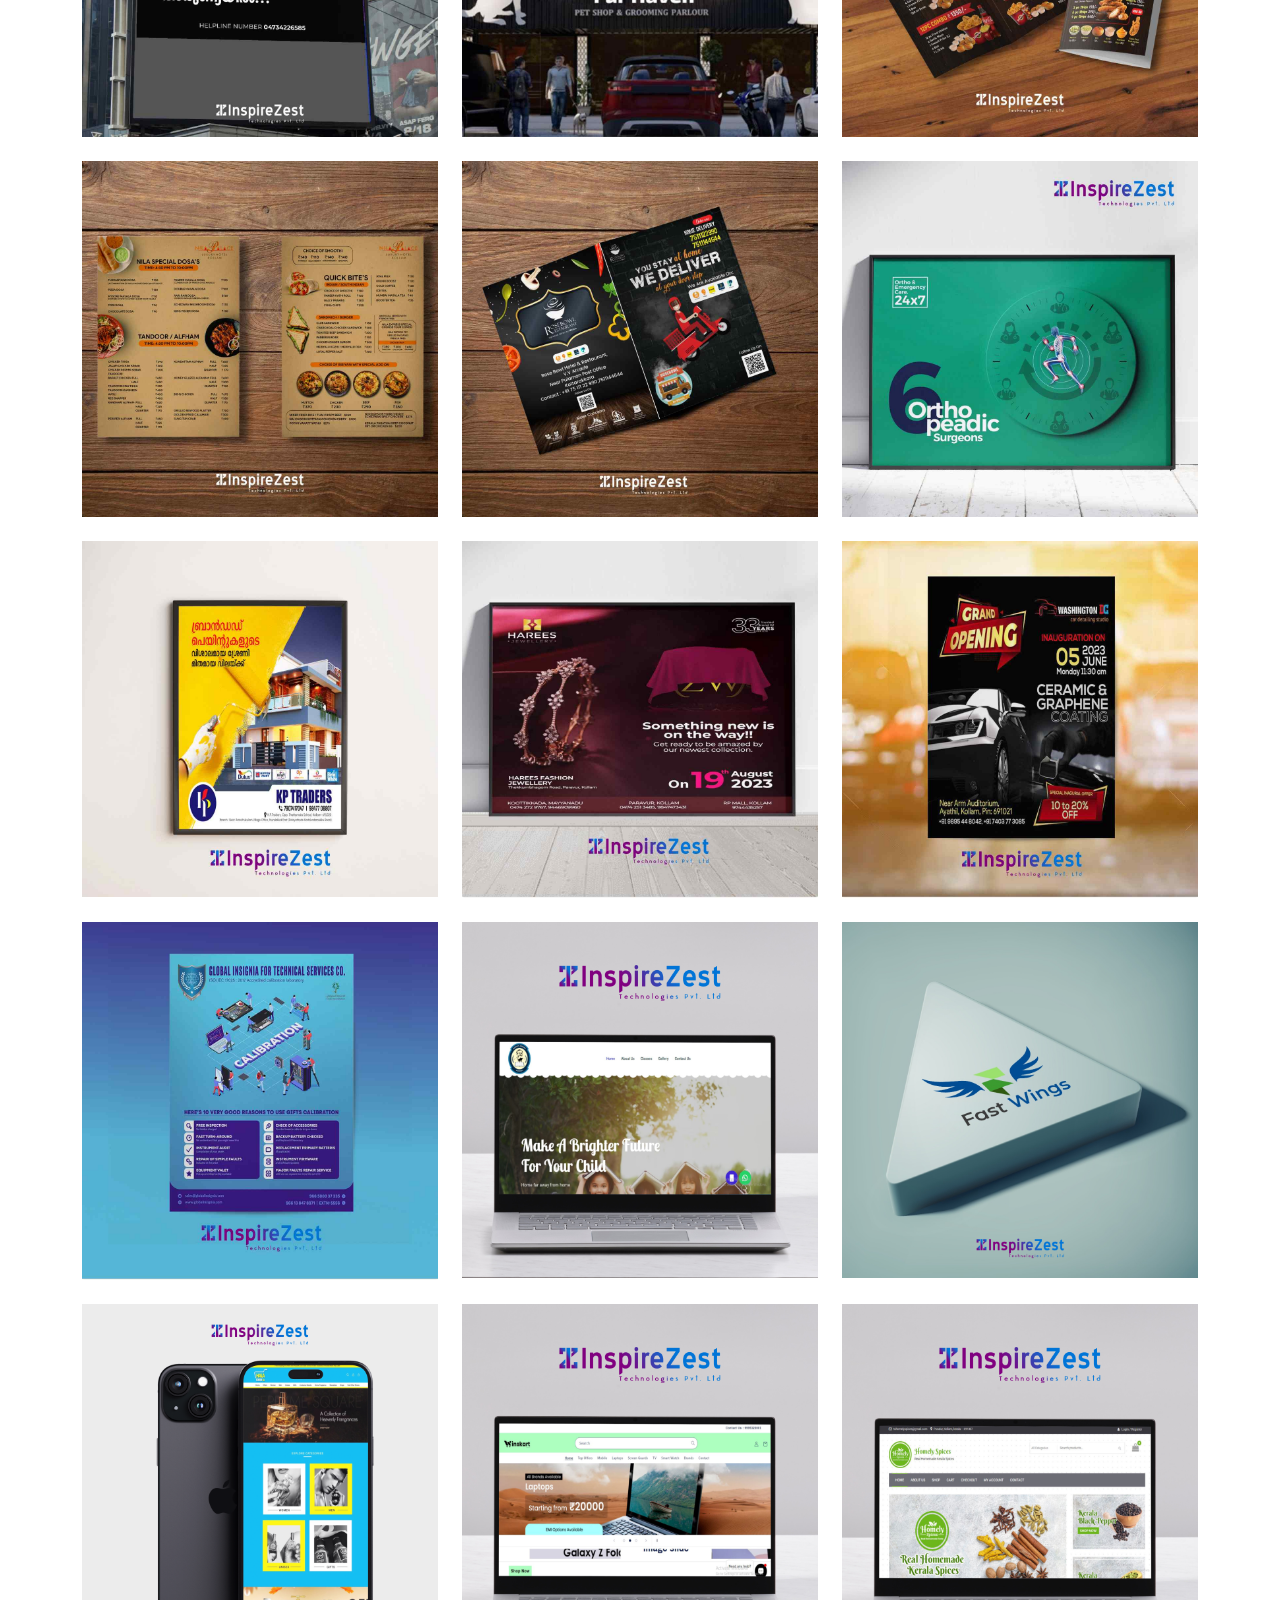
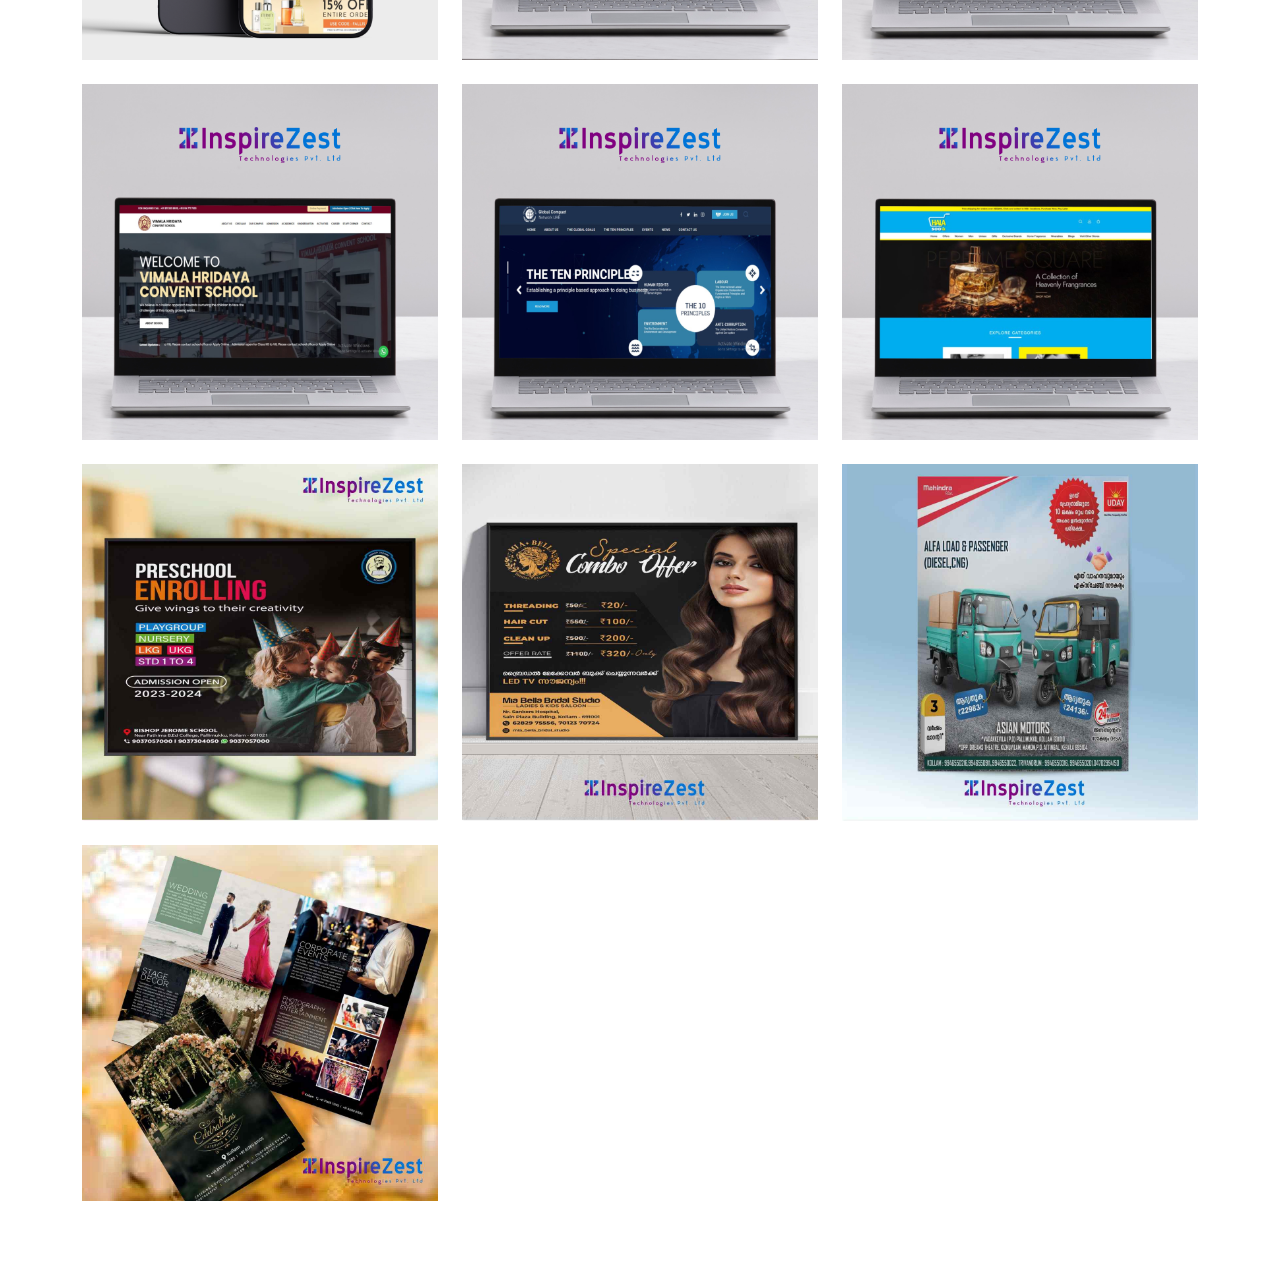
==== commit 8f892b0a: "updates" ====
--- a/portfolio.html
+++ b/portfolio.html
@@ -314,7 +314,7 @@
             </div>
           </div>
 
-          <div class="col-lg-4 col-md-6 portfolio-item filter-web">
+          <div class="col-lg-4 col-md-6 portfolio-item filter-card">
             <div class="portfolio-wrap">
               <img src="assets/img/portfolio/brand (21).jpg" class="img-fluid" alt="">
               <div class="portfolio-info">
@@ -329,12 +329,12 @@
 
           <div class="col-lg-4 col-md-6 portfolio-item filter-web">
             <div class="portfolio-wrap">
-              <img src="assets/img/portfolio/Mob1.png" class="img-fluid" alt="">
-              <div class="portfolio-info">
-                <h4>Winskart</h4>
-                <p>Mobile App</p>
-                <div class="portfolio-links">
-                  <a href="assets/img/portfolio/Mob1.png" data-gallery="portfolioGallery" class="portfokio-lightbox" title="GLOBAL INSIGNIA FOR TECHNICAL SERVICES.CO"><i class="bi bi-plus"></i></a>
+              <img src="assets/img/portfolio/Website Development (4).jpg" class="img-fluid" alt="">
+              <div class="portfolio-info">
+                <h4>Website</h4>
+                <p>Website</p>
+                <div class="portfolio-links">
+                  <a href="assets/img/portfolio/Website Development (4).jpg" data-gallery="portfolioGallery" class="portfokio-lightbox" title="GLOBAL INSIGNIA FOR TECHNICAL SERVICES.CO"><i class="bi bi-plus"></i></a>
                 </div>
               </div>
             </div>
@@ -361,6 +361,71 @@
                 <p>Mobile App</p>
                 <div class="portfolio-links">
                   <a href="assets/img/portfolio/Mob2.png" data-gallery="portfolioGallery" class="portfokio-lightbox" title="GLOBAL INSIGNIA FOR TECHNICAL SERVICES.CO"><i class="bi bi-plus"></i></a>
+                </div>
+              </div>
+            </div>
+          </div>
+
+          <div class="col-lg-4 col-md-6 portfolio-item filter-web">
+            <div class="portfolio-wrap">
+              <img src="assets/img/portfolio/E Commerce Development (1).jpg" class="img-fluid" alt="">
+              <div class="portfolio-info">
+                <h4>Website</h4>
+                <p>E Commerce Development</p>
+                <div class="portfolio-links">
+                  <a href="assets/img/portfolio/E Commerce Development (1).jpg" data-gallery="portfolioGallery" class="portfokio-lightbox" title="GLOBAL INSIGNIA FOR TECHNICAL SERVICES.CO"><i class="bi bi-plus"></i></a>
+                </div>
+              </div>
+            </div>
+          </div>
+
+          <div class="col-lg-4 col-md-6 portfolio-item filter-web">
+            <div class="portfolio-wrap">
+              <img src="assets/img/portfolio/Website Development (2).jpg" class="img-fluid" alt="">
+              <div class="portfolio-info">
+                <h4>Website</h4>
+                <p>E Commerce Development</p>
+                <div class="portfolio-links">
+                  <a href="assets/img/portfolio/Website Development (2).jpg" data-gallery="portfolioGallery" class="portfokio-lightbox" title="GLOBAL INSIGNIA FOR TECHNICAL SERVICES.CO"><i class="bi bi-plus"></i></a>
+                </div>
+              </div>
+            </div>
+          </div>
+
+          <div class="col-lg-4 col-md-6 portfolio-item filter-web">
+            <div class="portfolio-wrap">
+              <img src="assets/img/portfolio/Website Development (3).jpg" class="img-fluid" alt="">
+              <div class="portfolio-info">
+                <h4>Website</h4>
+                <p>E Commerce Development</p>
+                <div class="portfolio-links">
+                  <a href="assets/img/portfolio/Website Development (3).jpg" data-gallery="portfolioGallery" class="portfokio-lightbox" title="GLOBAL INSIGNIA FOR TECHNICAL SERVICES.CO"><i class="bi bi-plus"></i></a>
+                </div>
+              </div>
+            </div>
+          </div>
+
+          <div class="col-lg-4 col-md-6 portfolio-item filter-web">
+            <div class="portfolio-wrap">
+              <img src="assets/img/portfolio/Website Development (5).jpg" class="img-fluid" alt="">
+              <div class="portfolio-info">
+                <h4>Website</h4>
+                <p>E Commerce Development</p>
+                <div class="portfolio-links">
+                  <a href="assets/img/portfolio/Website Development (5).jpg" data-gallery="portfolioGallery" class="portfokio-lightbox" title="GLOBAL INSIGNIA FOR TECHNICAL SERVICES.CO"><i class="bi bi-plus"></i></a>
+                </div>
+              </div>
+            </div>
+          </div>
+
+          <div class="col-lg-4 col-md-6 portfolio-item filter-web">
+            <div class="portfolio-wrap">
+              <img src="assets/img/portfolio/E Commerce Development.jpg" class="img-fluid" alt="">
+              <div class="portfolio-info">
+                <h4>Website</h4>
+                <p>E Commerce Development</p>
+                <div class="portfolio-links">
+                  <a href="assets/img/portfolio/E Commerce Development.jpg" data-gallery="portfolioGallery" class="portfokio-lightbox" title="GLOBAL INSIGNIA FOR TECHNICAL SERVICES.CO"><i class="bi bi-plus"></i></a>
                 </div>
               </div>
             </div>
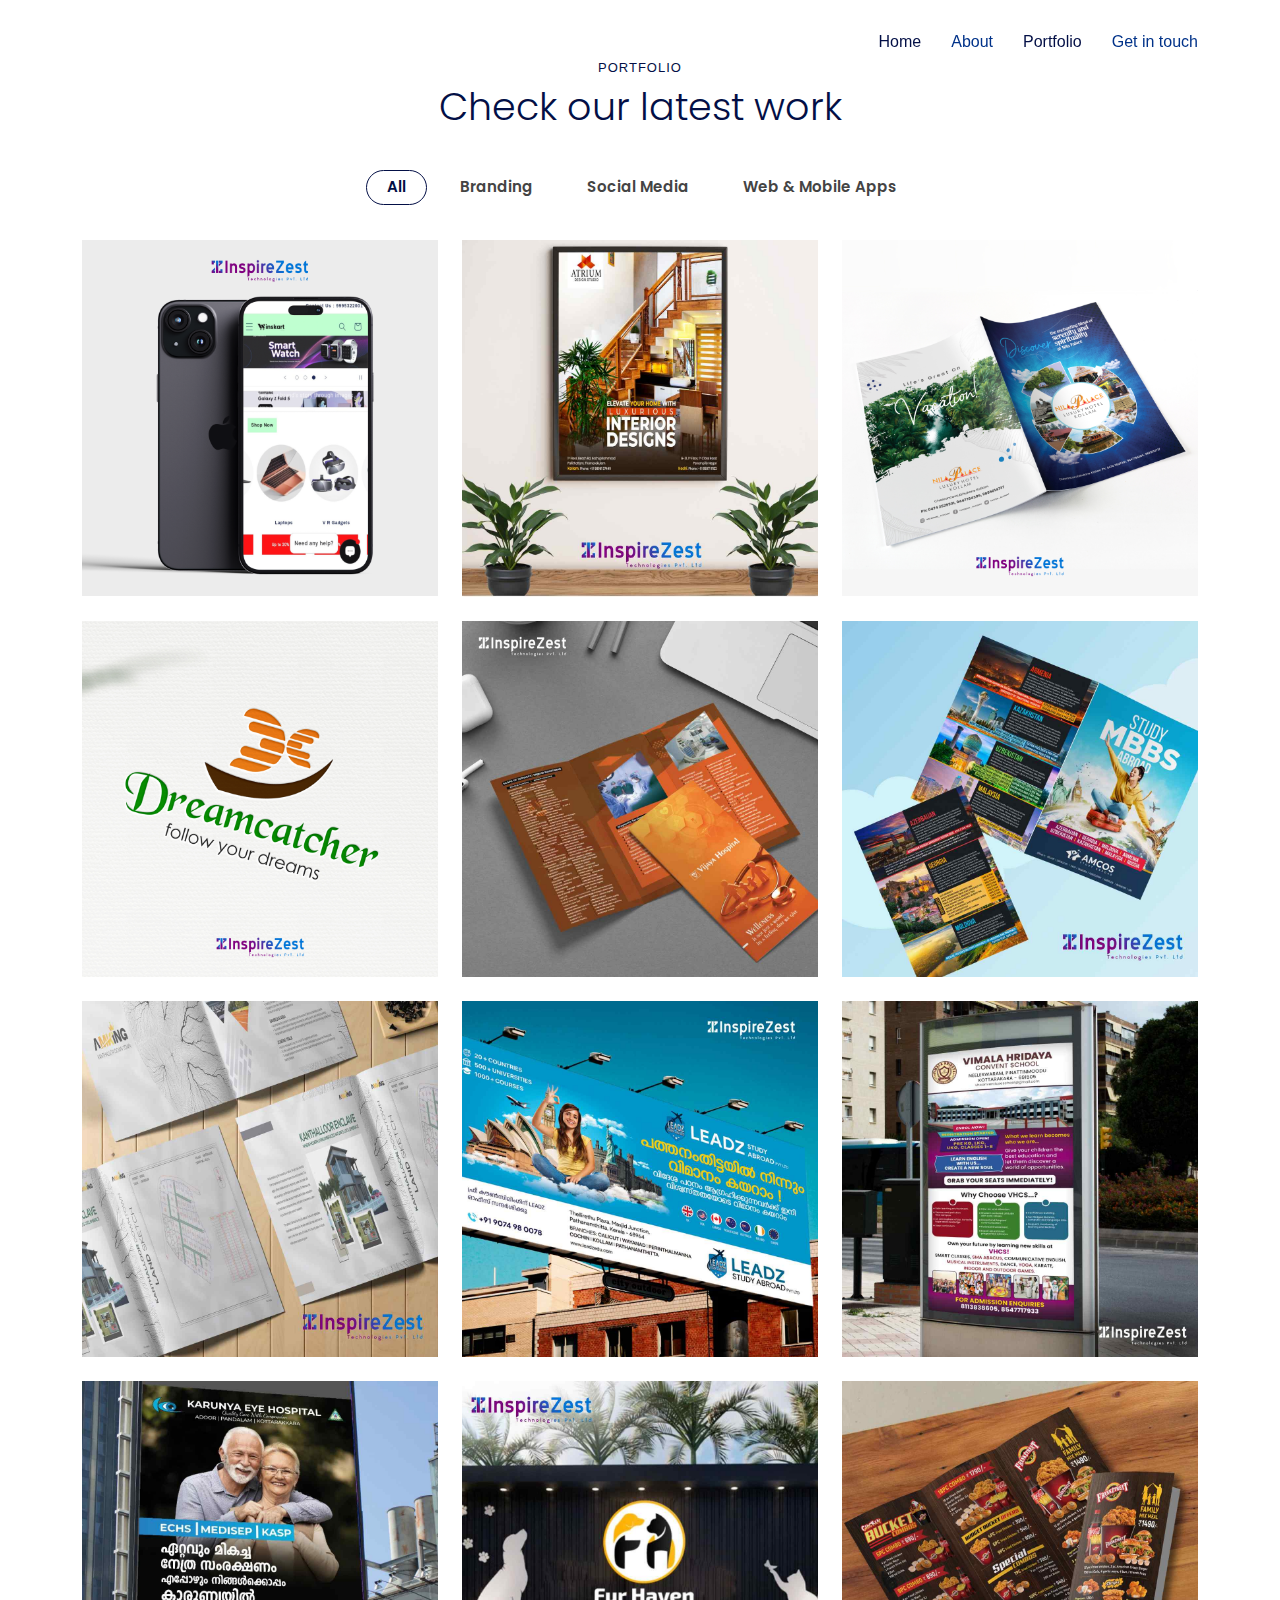
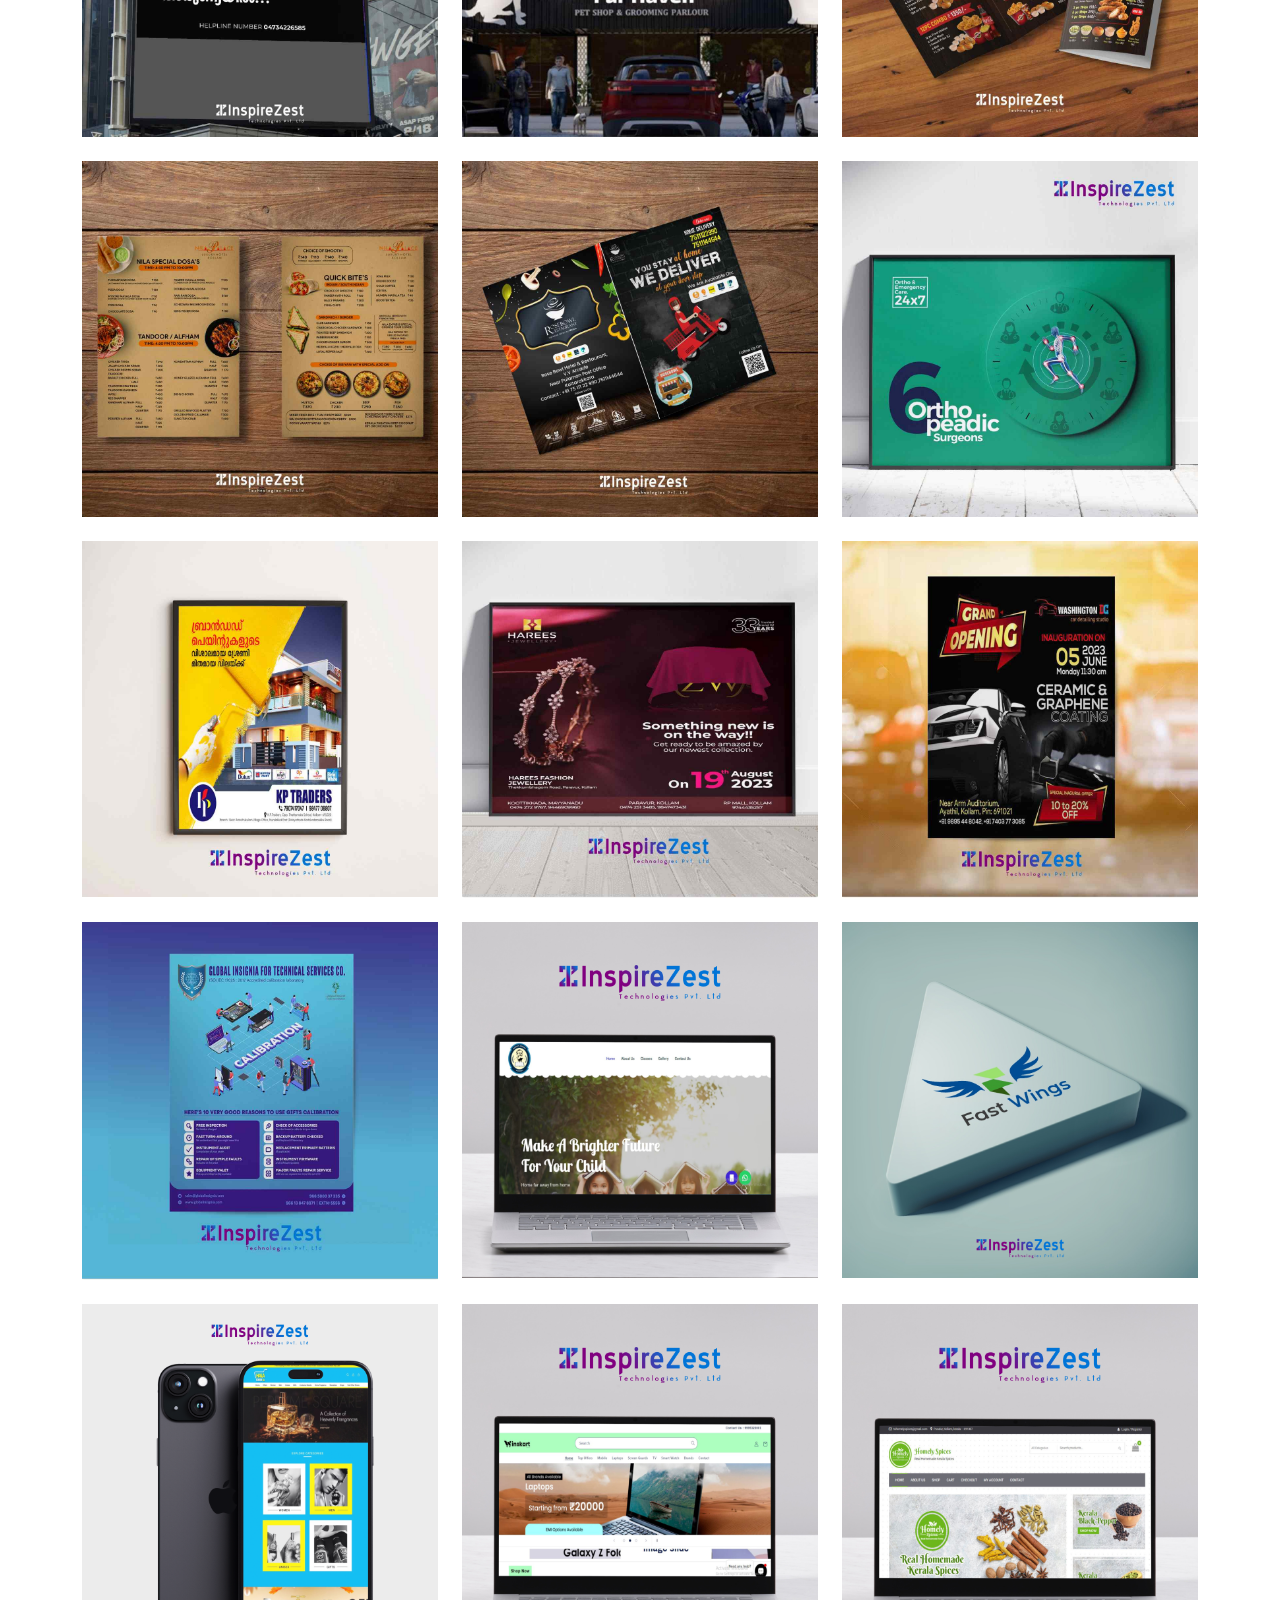
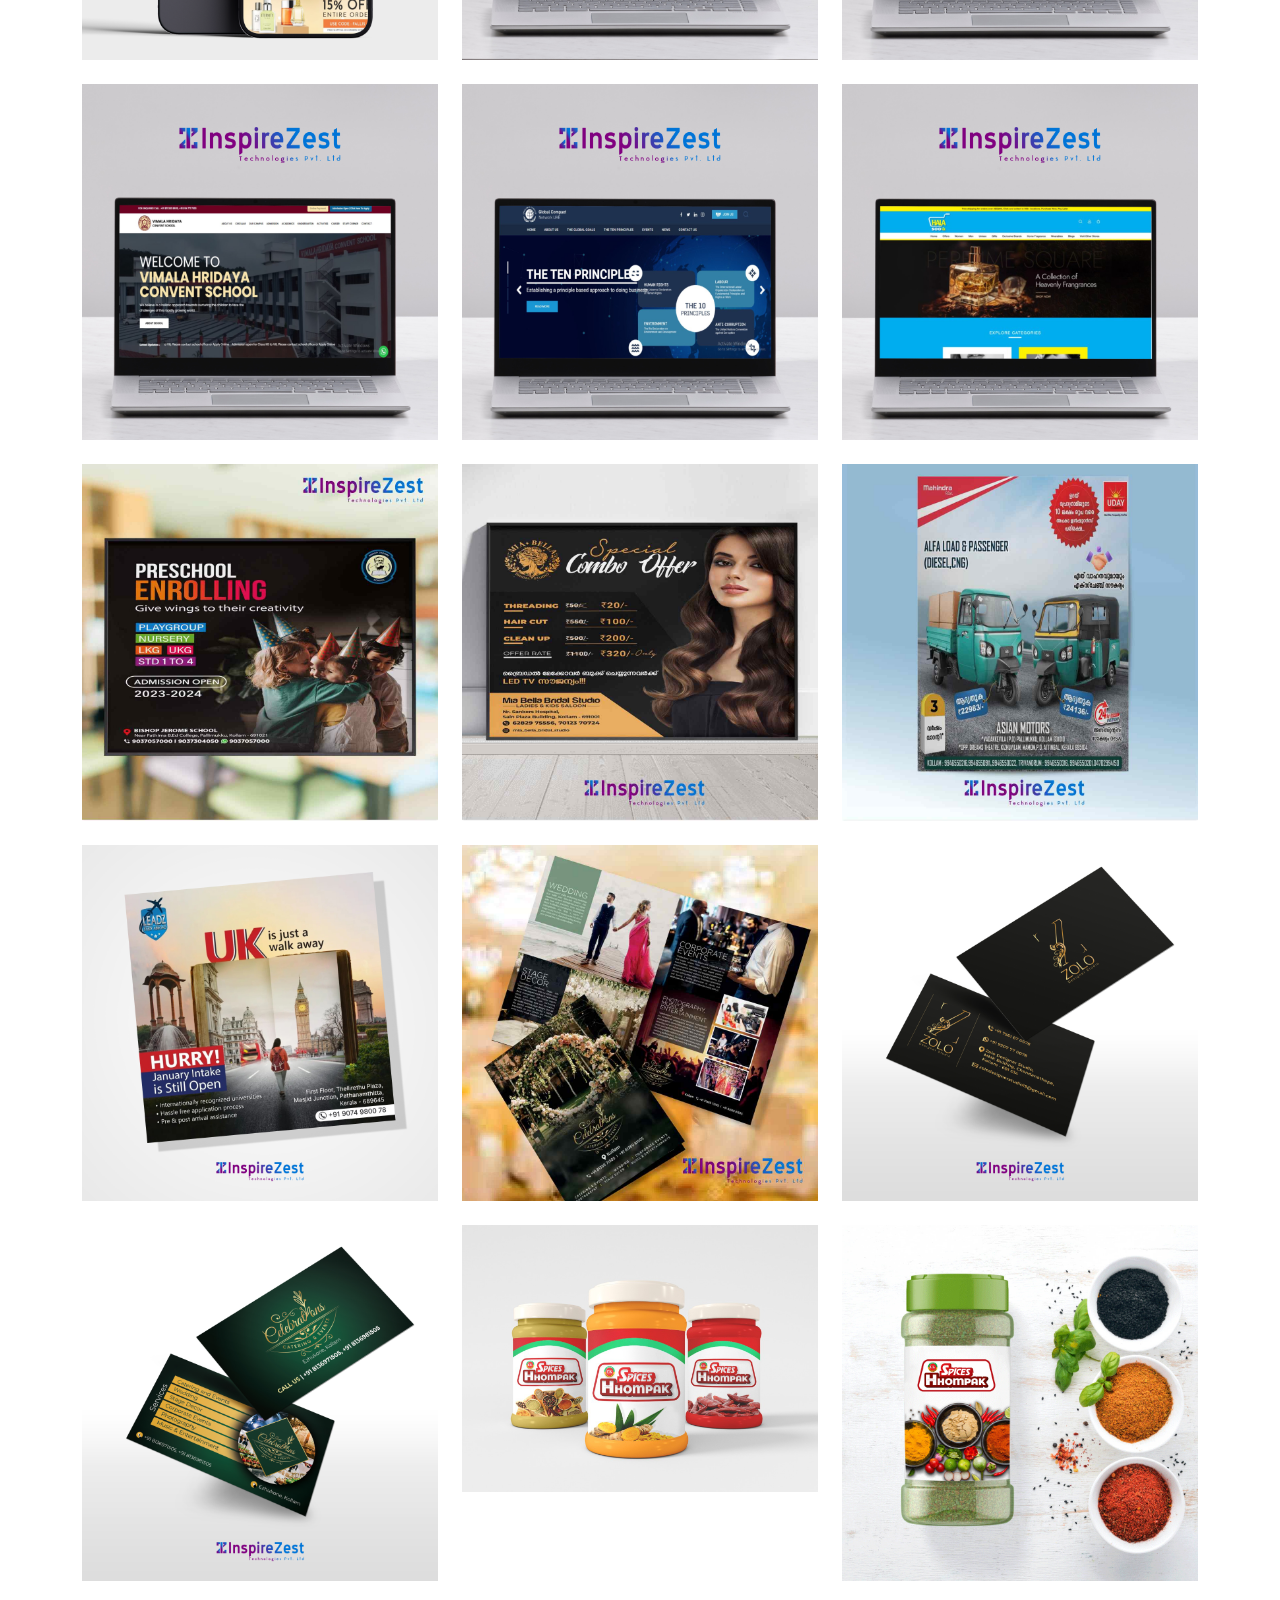
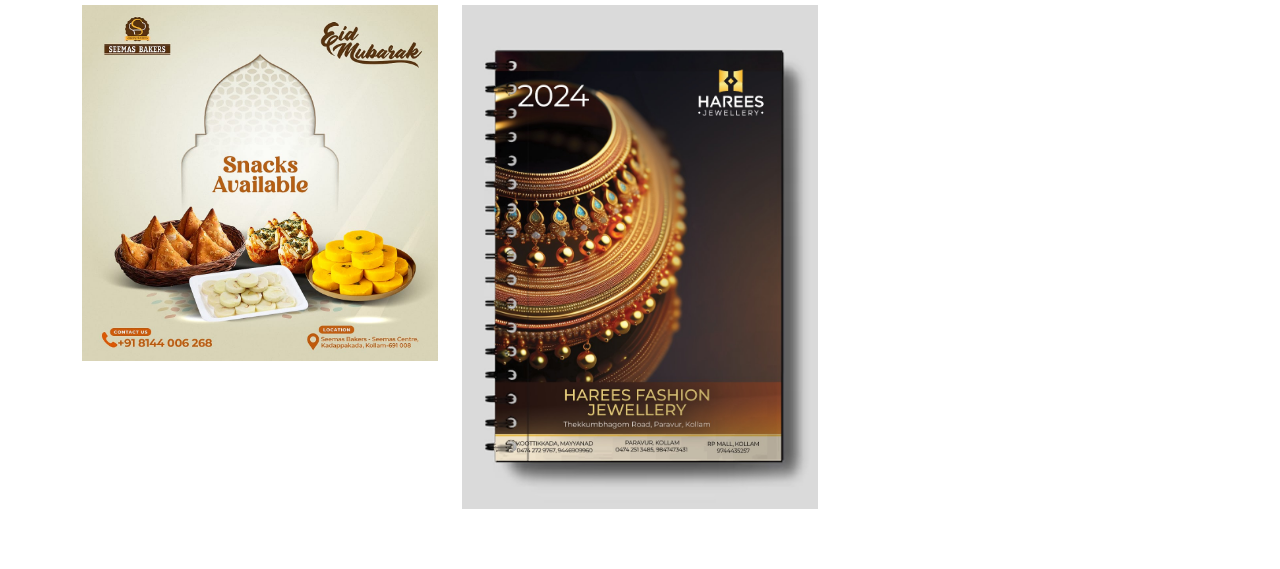
==== commit 0d93ffcc: "img" ====
--- a/portfolio.html
+++ b/portfolio.html
@@ -331,8 +331,8 @@
             <div class="portfolio-wrap">
               <img src="assets/img/portfolio/Website Development (4).jpg" class="img-fluid" alt="">
               <div class="portfolio-info">
-                <h4>Website</h4>
-                <p>Website</p>
+                <h4>Website Development</h4>
+                <p>Website Development</p>
                 <div class="portfolio-links">
                   <a href="assets/img/portfolio/Website Development (4).jpg" data-gallery="portfolioGallery" class="portfokio-lightbox" title="GLOBAL INSIGNIA FOR TECHNICAL SERVICES.CO"><i class="bi bi-plus"></i></a>
                 </div>
@@ -345,7 +345,7 @@
               <img src="assets/img/portfolio/Branding_23.jpg" class="img-fluid" alt="">
               <div class="portfolio-info">
                 <h4>Fast Wings</h4>
-                <p>Unknown</p>
+                <p>Logo Design</p>
                 <div class="portfolio-links">
                   <a href="assets/img/portfolio/Branding_23.jpg" data-gallery="portfolioGallery" class="portfokio-lightbox" title="Vijaya Hospital"><i class="bi bi-plus"></i></a>
                 </div>
@@ -396,8 +396,8 @@
             <div class="portfolio-wrap">
               <img src="assets/img/portfolio/Website Development (3).jpg" class="img-fluid" alt="">
               <div class="portfolio-info">
-                <h4>Website</h4>
-                <p>E Commerce Development</p>
+                <h4>Vimala Hridhaya</h4>
+                <p>Website Development</p>
                 <div class="portfolio-links">
                   <a href="assets/img/portfolio/Website Development (3).jpg" data-gallery="portfolioGallery" class="portfokio-lightbox" title="GLOBAL INSIGNIA FOR TECHNICAL SERVICES.CO"><i class="bi bi-plus"></i></a>
                 </div>
@@ -409,8 +409,8 @@
             <div class="portfolio-wrap">
               <img src="assets/img/portfolio/Website Development (5).jpg" class="img-fluid" alt="">
               <div class="portfolio-info">
-                <h4>Website</h4>
-                <p>E Commerce Development</p>
+                <h4>Global Compact</h4>
+                <p>Website Design</p>
                 <div class="portfolio-links">
                   <a href="assets/img/portfolio/Website Development (5).jpg" data-gallery="portfolioGallery" class="portfokio-lightbox" title="GLOBAL INSIGNIA FOR TECHNICAL SERVICES.CO"><i class="bi bi-plus"></i></a>
                 </div>
@@ -422,7 +422,7 @@
             <div class="portfolio-wrap">
               <img src="assets/img/portfolio/E Commerce Development.jpg" class="img-fluid" alt="">
               <div class="portfolio-info">
-                <h4>Website</h4>
+                <h4>Hala Soo</h4>
                 <p>E Commerce Development</p>
                 <div class="portfolio-links">
                   <a href="assets/img/portfolio/E Commerce Development.jpg" data-gallery="portfolioGallery" class="portfokio-lightbox" title="GLOBAL INSIGNIA FOR TECHNICAL SERVICES.CO"><i class="bi bi-plus"></i></a>
@@ -470,6 +470,19 @@
             </div>
           </div>
 
+          <div class="col-lg-4 col-md-6 portfolio-item filter-card">
+            <div class="portfolio-wrap">
+              <img src="assets/img/portfolio/brand (34).jpg" class="img-fluid" alt="">
+              <div class="portfolio-info">
+                <h4>ASIAN MOTORS</h4>
+                <p>Motors</p>
+                <div class="portfolio-links">
+                  <a href="assets/img/portfolio/brand (34).jpg" data-gallery="portfolioGallery" class="portfokio-lightbox" title="ASIAN MOTORS"><i class="bi bi-plus"></i></a>
+                </div>
+              </div>
+            </div>
+          </div>
+
           <div class="col-lg-4 col-md-6 portfolio-item filter-Branding">
             <div class="portfolio-wrap">
               <img src="assets/img/portfolio/project (2).jpg" class="img-fluid" alt="">
@@ -478,6 +491,84 @@
                 <p>Catering & Events</p>
                 <div class="portfolio-links">
                   <a href="assets/img/portfolio/project (2).jpg" data-gallery="portfolioGallery" class="portfokio-lightbox" title="Celebrations"><i class="bi bi-plus"></i></a>
+                </div>
+              </div>
+            </div>
+          </div>
+
+          <div class="col-lg-4 col-md-6 portfolio-item filter-Branding">
+            <div class="portfolio-wrap">
+              <img src="assets/img/portfolio/BrandNew_1.jpg" class="img-fluid" alt="">
+              <div class="portfolio-info">
+                <h4>Zolo Fasion Store</h4>
+                <p>VCard</p>
+                <div class="portfolio-links">
+                  <a href="assets/img/portfolio/BrandNew_1.jpg" data-gallery="portfolioGallery" class="portfokio-lightbox" title="Celebrations"><i class="bi bi-plus"></i></a>
+                </div>
+              </div>
+            </div>
+          </div>
+
+          <div class="col-lg-4 col-md-6 portfolio-item filter-Branding">
+            <div class="portfolio-wrap">
+              <img src="assets/img/portfolio/BrandNew_2.jpg" class="img-fluid" alt="">
+              <div class="portfolio-info">
+                <h4>Celebrations</h4>
+                <p>Catering & Events</p>
+                <div class="portfolio-links">
+                  <a href="assets/img/portfolio/BrandNew_2.jpg" data-gallery="portfolioGallery" class="portfokio-lightbox" title="Celebrations"><i class="bi bi-plus"></i></a>
+                </div>
+              </div>
+            </div>
+          </div>
+
+          <div class="col-lg-4 col-md-6 portfolio-item filter-Branding">
+            <div class="portfolio-wrap">
+              <img src="assets/img/portfolio/BrandNew_3.jpg" class="img-fluid" alt="">
+              <div class="portfolio-info">
+                <h4>Spices Hhompak</h4>
+                <p>Food</p>
+                <div class="portfolio-links">
+                  <a href="assets/img/portfolio/BrandNew_3.jpg" data-gallery="portfolioGallery" class="portfokio-lightbox" title="Celebrations"><i class="bi bi-plus"></i></a>
+                </div>
+              </div>
+            </div>
+          </div>
+
+          <div class="col-lg-4 col-md-6 portfolio-item filter-Branding">
+            <div class="portfolio-wrap">
+              <img src="assets/img/portfolio/BrandNew_4.jpg" class="img-fluid" alt="">
+              <div class="portfolio-info">
+                <h4>Spices Hhompak</h4>
+                <p>Food</p>
+                <div class="portfolio-links">
+                  <a href="assets/img/portfolio/BrandNew_4.jpg" data-gallery="portfolioGallery" class="portfokio-lightbox" title="Celebrations"><i class="bi bi-plus"></i></a>
+                </div>
+              </div>
+            </div>
+          </div>
+
+          <div class="col-lg-4 col-md-6 portfolio-item filter-Branding">
+            <div class="portfolio-wrap">
+              <img src="assets/img/portfolio/BrandNew_5.jpg" class="img-fluid" alt="">
+              <div class="portfolio-info">
+                <h4>Seemas Bakers</h4>
+                <p>Bakery</p>
+                <div class="portfolio-links">
+                  <a href="assets/img/portfolio/BrandNew_5.jpg" data-gallery="portfolioGallery" class="portfokio-lightbox" title="Celebrations"><i class="bi bi-plus"></i></a>
+                </div>
+              </div>
+            </div>
+          </div>
+
+          <div class="col-lg-4 col-md-6 portfolio-item filter-Branding">
+            <div class="portfolio-wrap">
+              <img src="assets/img/portfolio/BrandNew_6.jpg" class="img-fluid" alt="">
+              <div class="portfolio-info">
+                <h4>Harisree Jewellery</h4>
+                <p>Jewellery</p>
+                <div class="portfolio-links">
+                  <a href="assets/img/portfolio/BrandNew_6.jpg" data-gallery="portfolioGallery" class="portfokio-lightbox" title="Celebrations"><i class="bi bi-plus"></i></a>
                 </div>
               </div>
             </div>
